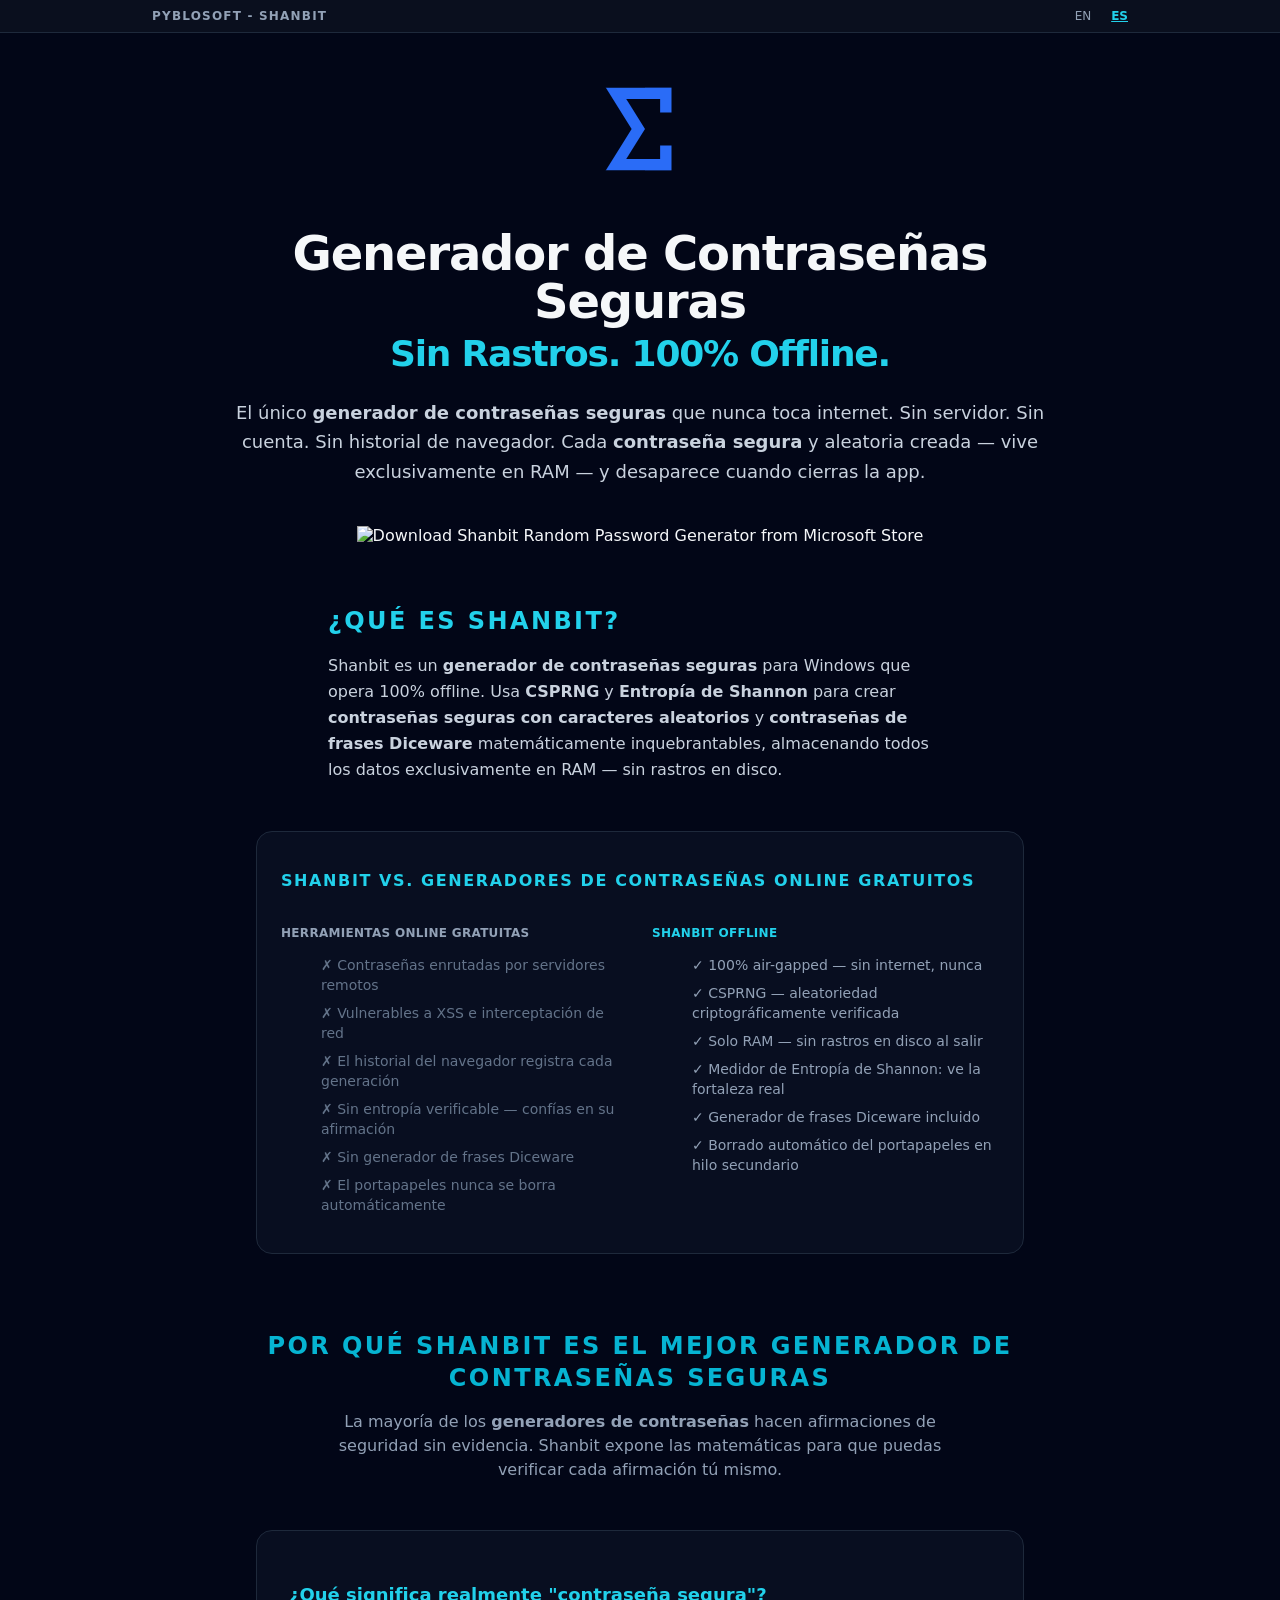
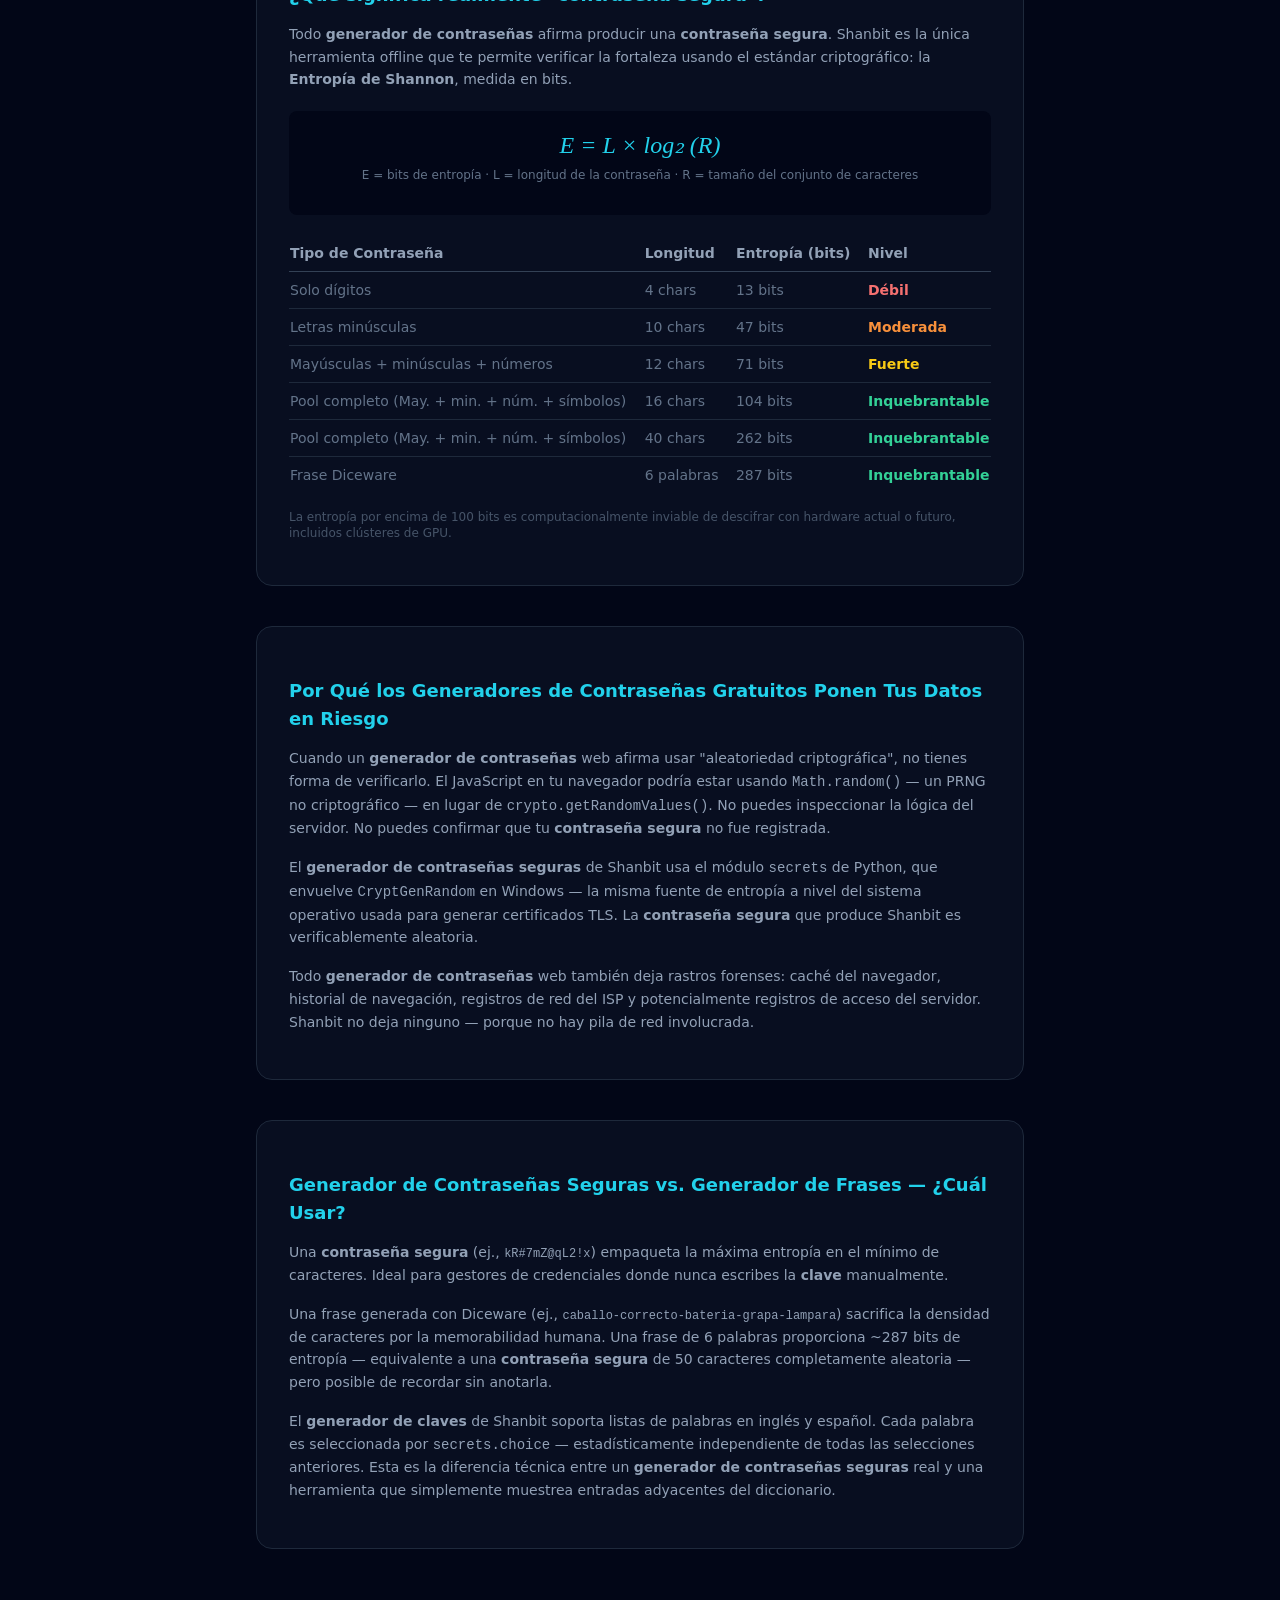
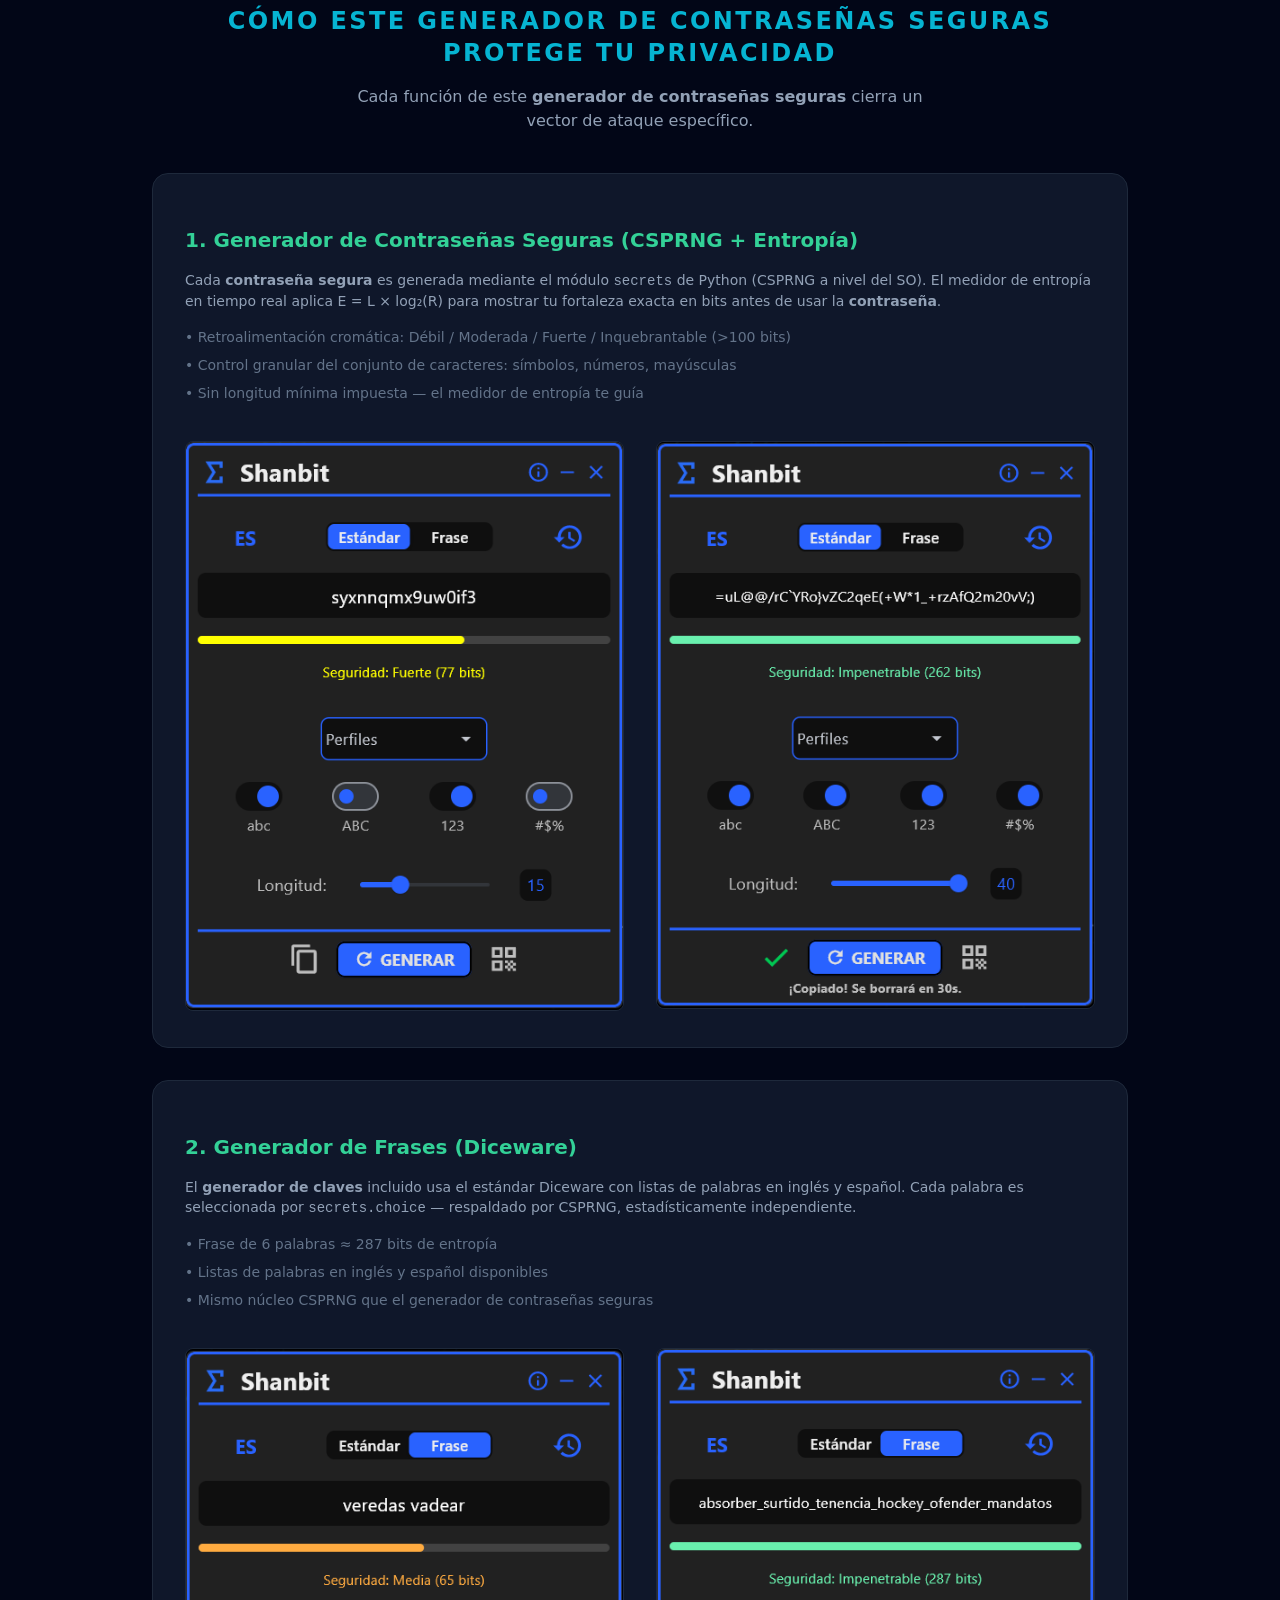
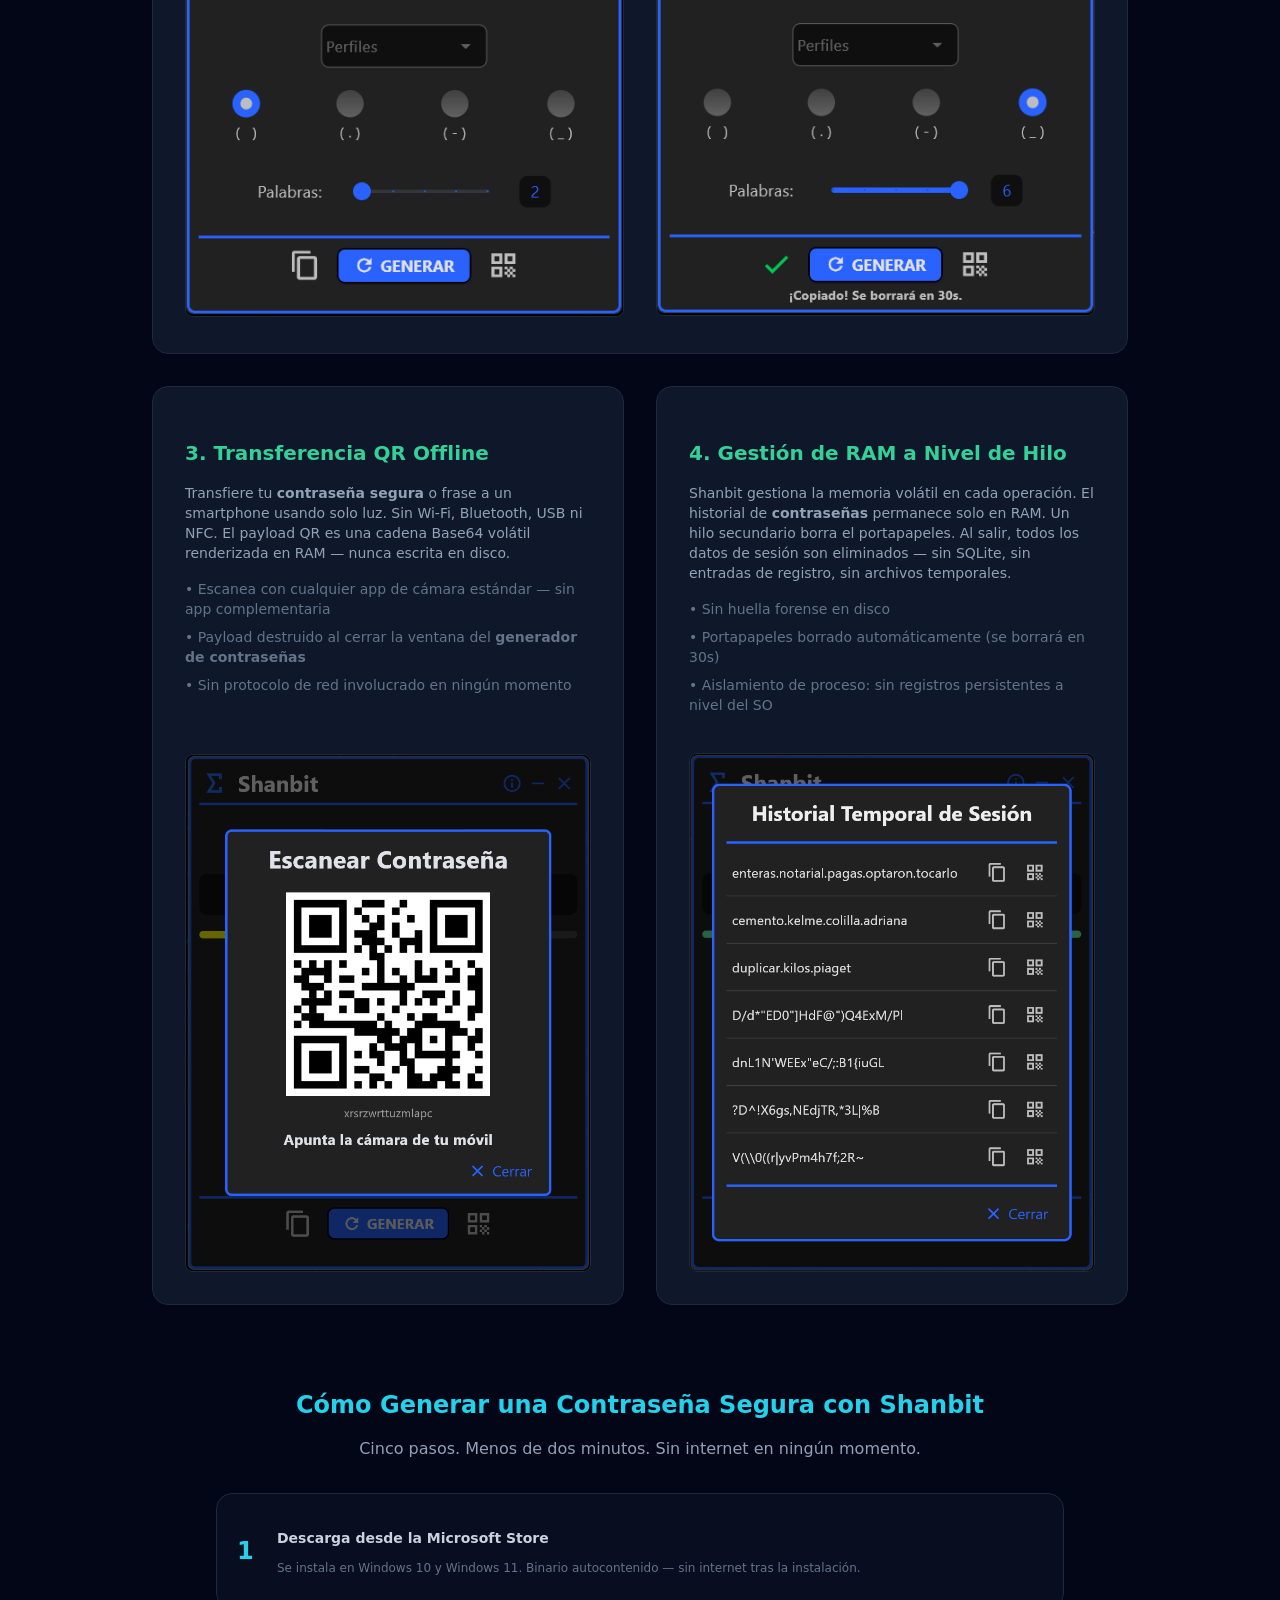
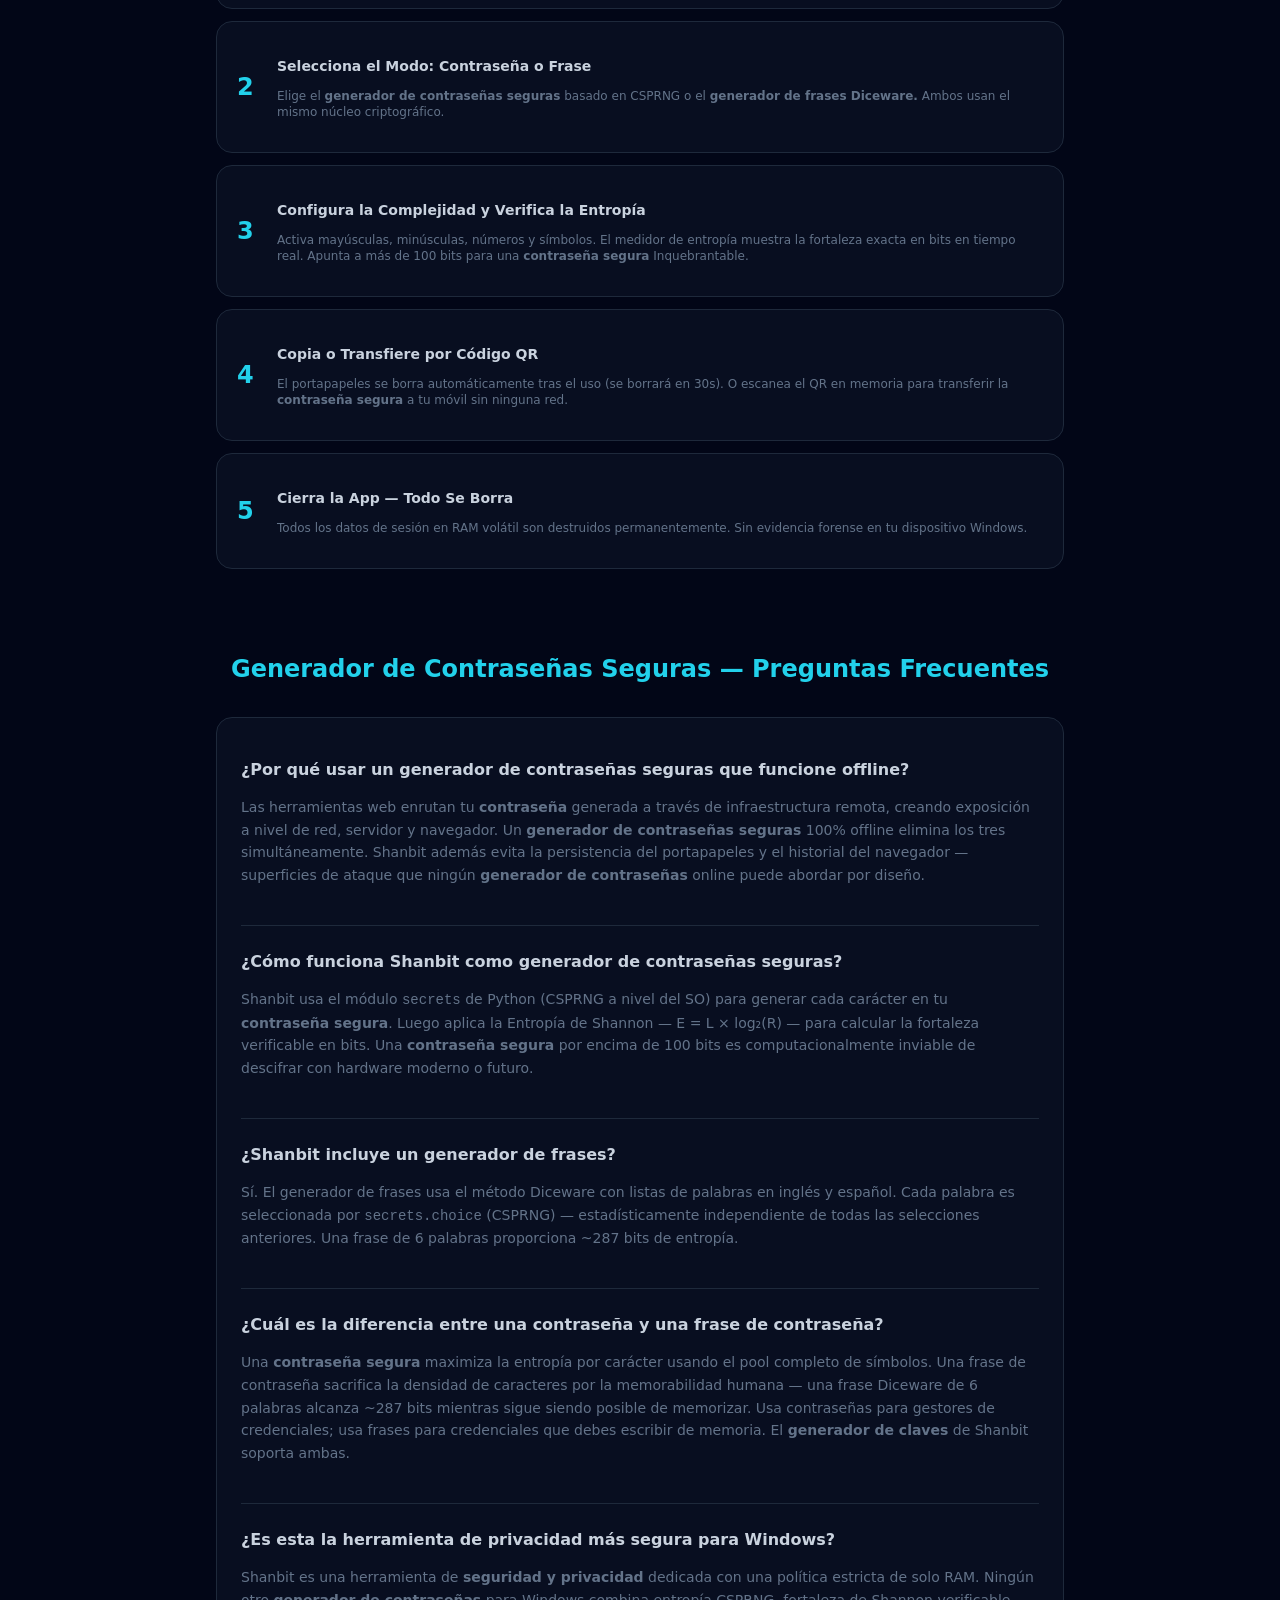
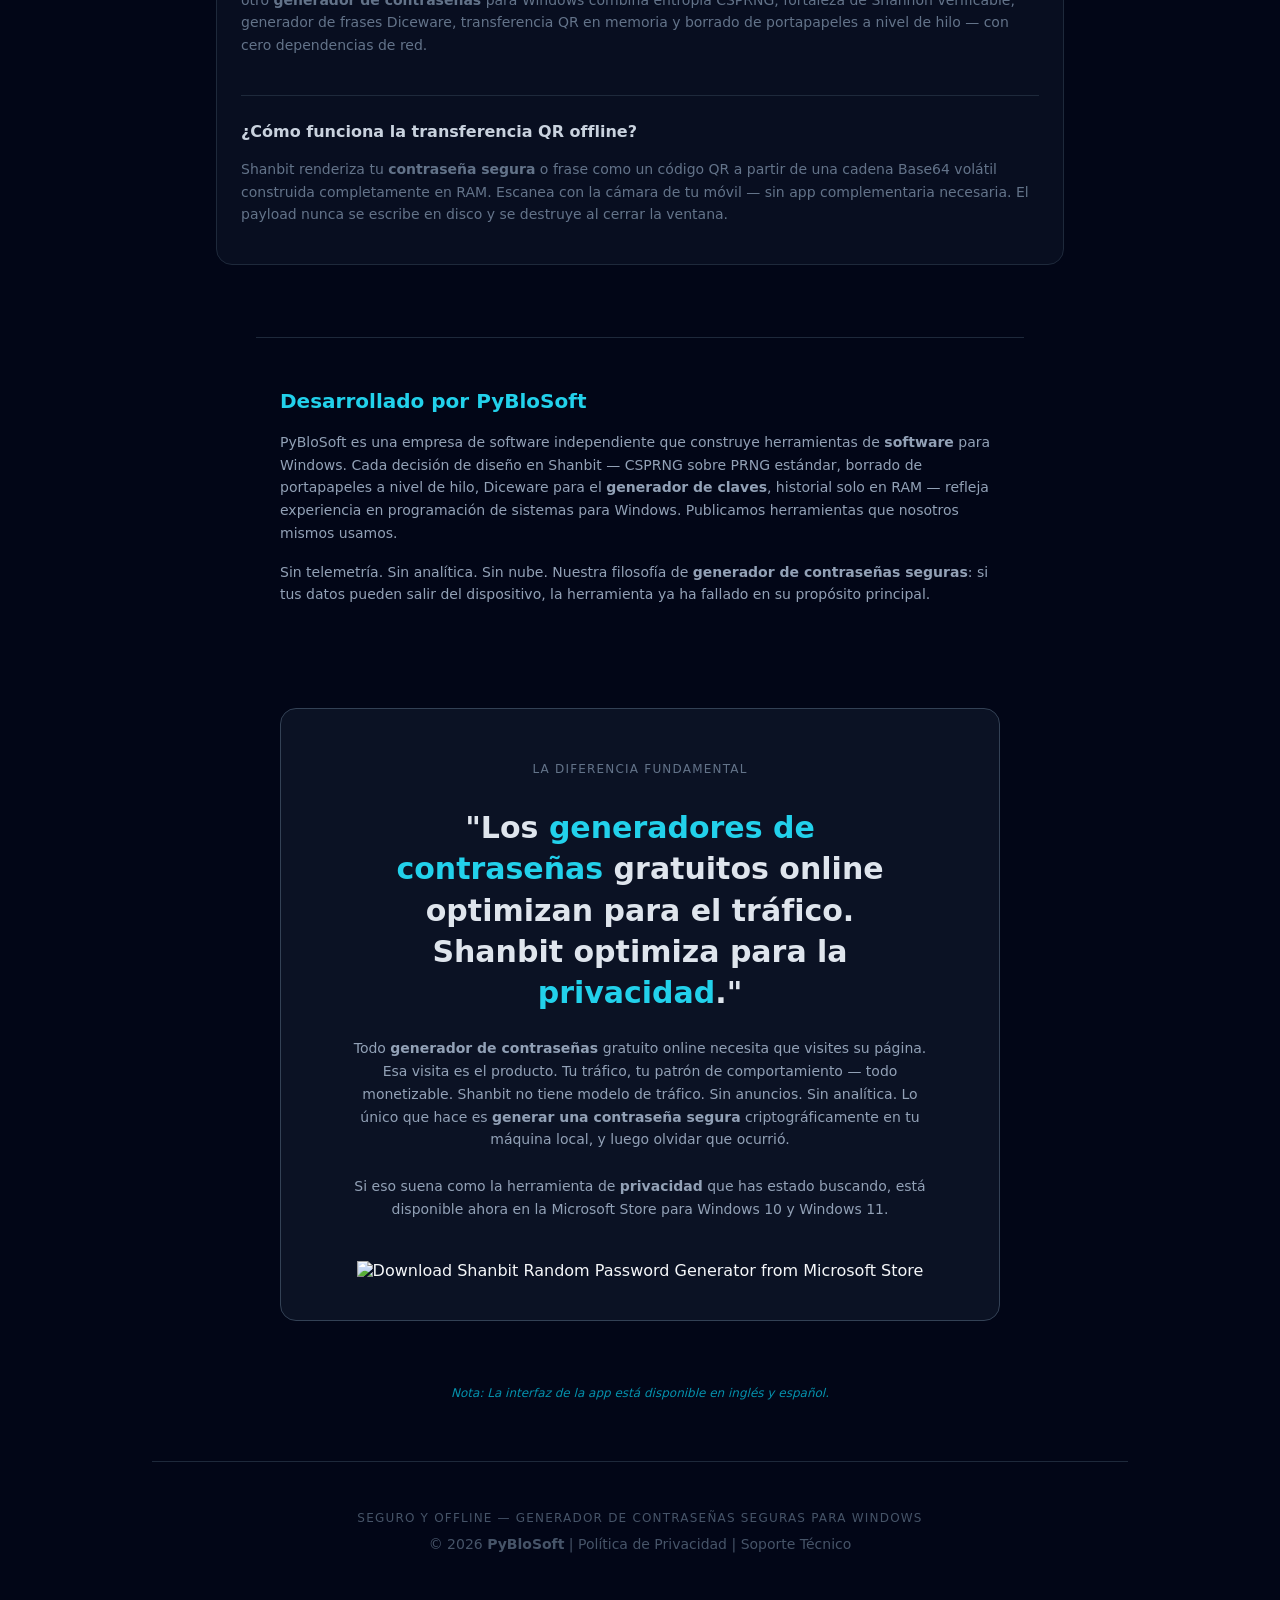
==== es/index.html @ 56f07fcd "feat: initial release of the web" ====
<!DOCTYPE html>
<html lang="es" class="dark" style="background-color: #020617;">
<head>
    <script>
        window.addEventListener('load', function() {
            setTimeout(function() {
                (function(w,d,s,l,i){w[l]=w[l]||[];w[l].push({'gtm.start':
                new Date().getTime(),event:'gtm.js'});var f=d.getElementsByTagName(s)[0],
                j=d.createElement(s),dl=l!='dataLayer'?'&l='+l:'';j.async=true;j.src=
                'https://www.googletagmanager.com/gtm.js?id='+i+dl;f.parentNode.insertBefore(j,f);
                })(window,document,'script','dataLayer','GTM-PFBRGDL6');
            }, 1000); 
        });
    </script>
    <meta charset="UTF-8">
    <meta name="viewport" content="width=device-width, initial-scale=1.0">
    <link rel="alternate" hreflang="en" href="https://pyblosoft.com/" />
    <link rel="alternate" hreflang="es" href="https://pyblosoft.com/es/" />
    <link rel="alternate" hreflang="x-default" href="https://pyblosoft.com/" />
    <meta name="robots" content="index, follow">
    <link rel="canonical" href="https://pyblosoft.com/es/" />

    <title>Generador de contraseñas seguras | Privacidad Offline - Shanbit</title>

    <meta name="description" content="Shanbit es el mejor generador de contraseñas seguras para Windows. 100% offline, CSPRNG, generador de claves y frases Diceware. Sin rastros, privacidad total.">

    <meta name="keywords" content="generador de contraseñas seguras, generar una contraseña, generador de claves, crear contraseñas, generar contraseñas, generar contraseña seguras, contraseña seguras, privacidad, seguridad y privacidad">

    <!-- Open Graph -->
    <meta property="og:type" content="website">
    <meta property="og:title" content="Shanbit – Generador de contraseñas seguras | 100% Offline">
    <meta property="og:description" content="El generador de contraseñas seguras más privado para Windows. Entropía CSPRNG, generador de frases Diceware y política RAM-only. Sin huella forense.">
    <meta property="og:url" content="https://pyblosoft.com/es/">
    <meta property="og:image" content="https://pyblosoft.com/assets/og_image.png">

    <link rel="shortcut icon" href="/favicon.ico" type="image/x-icon">

    <link rel="icon" type="image/png" href="/assets/Random-Password-Generator.png" sizes="512x512">

    <script type="application/ld+json">
    {
        "@context": "https://schema.org",
        "@type": "SoftwareApplication",
        "name": "Shanbit Generador de Contraseñas Seguras",
        "alternateName": ["Shanbit", "Shanbit Generador de Claves", "Shanbit Privacidad"],
        "url": "https://pyblosoft.com/es/",
        "operatingSystem": "Windows 10, Windows 11",
        "applicationCategory": "SecurityApplication",
        "applicationSubCategory": "Password Manager",
        "description": "Shanbit es un generador de contraseñas seguras para Windows que opera 100% offline. Usa entropía CSPRNG y un generador de frases Diceware para crear claves inquebrantables sin dejar ningún rastro forense.",
        "featureList": [
            "Generador de contraseñas seguras con análisis de Entropía de Shannon",
            "Generador de frases basado en el método Diceware",
            "CSPRNG (Generador de números pseudoaleatorios criptográficamente seguro)",
            "100% Offline – sin conexión a internet requerida",
            "Política RAM-only – sin rastros en disco",
            "Transferencia segura por código QR a dispositivos móviles",
            "Protección automática del portapapeles"
        ],
        "screenshot": [
            "https://pyblosoft.com/assets/standard-password-262bits-unbreakable.png",
            "https://pyblosoft.com/assets/standard-password-72bits-strong.png",
            "https://pyblosoft.com/assets/diceware-passphrase-328bits-unbreakable.png",
            "https://pyblosoft.com/assets/diceware-passphrase-42bits-moderate.png",
            "https://pyblosoft.com/assets/secure-qr-transfer-privacy-tool.png",
            "https://pyblosoft.com/assets/ram-only-history-random-password-security.png"
        ],
        "author": {
            "@type": "Organization",
            "name": "PyBloSoft",
            "url": "https://pyblosoft.com"
        }
    }
    </script>

    <script type="application/ld+json">
    {
        "@context": "https://schema.org",
        "@type": "Organization",
        "name": "PyBloSoft",
        "url": "https://pyblosoft.com",
        "logo": "https://pyblosoft.com/assets/shanbit-random-password-generator-logo.png",
        "contactPoint": {
            "@type": "ContactPoint",
            "email": "support@pyblosoft.com",
            "contactType": "Soporte Técnico"
        },
        "sameAs": [],
        "description": "PyBloSoft es una empresa de desarrollo de software independiente especializada en herramientas de privacidad offline y software de seguridad para Windows, siguiendo una filosofía estricta de privacidad por diseño."
    }
    </script>

    <script type="application/ld+json">
    {
        "@context": "https://schema.org",
        "@type": "HowTo",
        "name": "Cómo generar una contraseña segura con Shanbit",
        "description": "Guía paso a paso para crear una contraseña segura y criptográficamente robusta usando el generador de contraseñas seguras offline Shanbit para Windows.",
        "totalTime": "PT2M",
        "tool": {
            "@type": "HowToTool",
            "name": "Shanbit Generador de Contraseñas Seguras"
        },
        "step": [
            {
                "@type": "HowToStep",
                "position": 1,
                "name": "Descarga e instala Shanbit",
                "text": "Obtén Shanbit desde la Microsoft Store. El generador de contraseñas seguras se instala en Windows 10 o Windows 11 y no requiere conexión a internet tras la instalación.",
                "url": "https://www.microsoft.com/store/apps/9NR12VDV9NM5"
            },
            {
                "@type": "HowToStep",
                "position": 2,
                "name": "Elige tu modo de generación",
                "text": "Selecciona entre el modo generador de contraseñas seguras (CSPRNG + Entropía de Shannon) o el modo generador de frases (método Diceware con listas de palabras en inglés o español)."
            },
            {
                "@type": "HowToStep",
                "position": 3,
                "name": "Configura la complejidad",
                "text": "Ajusta los conjuntos de caracteres: mayúsculas, minúsculas, números y símbolos especiales. El medidor de entropía muestra la fortaleza en bits en tiempo real para confirmar que tu contraseña segura está en el rango Inquebrantable (más de 100 bits)."
            },
            {
                "@type": "HowToStep",
                "position": 4,
                "name": "Genera y transfiere de forma segura",
                "text": "Haz clic en Generar. Copia tu contraseña segura al portapapeles (se borrará en 30s) o escanea el código QR para transferir la clave a tu móvil sin ninguna conexión de red."
            },
            {
                "@type": "HowToStep",
                "position": 5,
                "name": "Cierra la app para borrar todos los rastros",
                "text": "Al cerrar Shanbit, todo el historial de contraseñas almacenado en RAM volátil se borra instantáneamente. No quedan registros, entradas en bases de datos ni huella forense en tu disco duro."
            }
        ]
    }
    </script>

    <script type="application/ld+json">
    {
        "@context": "https://schema.org",
        "@type": "FAQPage",
        "mainEntity": [
            {
                "@type": "Question",
                "name": "¿Por qué usar un generador de contraseñas seguras que funcione offline?",
                "acceptedAnswer": {
                    "@type": "Answer",
                    "text": "Un generador de contraseñas seguras offline como Shanbit garantiza tu privacidad manteniendo los datos sensibles aislados de internet, evitando filtraciones a servidores de terceros. La mayoría de las herramientas web transmiten tus contraseñas a infraestructura remota, creando una superficie de ataque explotable. Shanbit nunca se conecta a internet, haciendo la interceptación técnicamente imposible."
                }
            },
            {
                "@type": "Question",
                "name": "¿Cómo funciona Shanbit como generador de contraseñas seguras?",
                "acceptedAnswer": {
                    "@type": "Answer",
                    "text": "Shanbit usa el módulo secrets de Python (CSPRNG a nivel del sistema operativo) y la Entropía de Shannon para garantizar que cada contraseña segura resista los ataques de fuerza bruta modernos. La fórmula E = L x log2(R) calcula la fortaleza exacta en bits de cada clave."
                }
            },
            {
                "@type": "Question",
                "name": "¿Shanbit incluye un generador de frases?",
                "acceptedAnswer": {
                    "@type": "Answer",
                    "text": "Sí. Shanbit incluye un generador de frases basado en el método Diceware, creando claves legibles por humanos que son criptográficamente seguras y fáciles de recordar. Soporta listas de palabras en inglés y español, usando secrets.choice (CSPRNG) para garantizar que cada selección de palabra sea estadísticamente independiente."
                }
            },
            {
                "@type": "Question",
                "name": "¿Es esta la herramienta de privacidad más segura para Windows?",
                "acceptedAnswer": {
                    "@type": "Answer",
                    "text": "Shanbit es una herramienta de privacidad dedicada con una política estricta de solo RAM. No deja huella forense en tu disco duro. El generador de contraseñas seguras almacena todo el historial exclusivamente en memoria volátil, que se borra permanentemente al cerrar el proceso. Ninguna otra herramienta de Windows combina generación offline, análisis de entropía, creación de frases y arquitectura segura en memoria en una sola aplicación."
                }
            },
            {
                "@type": "Question",
                "name": "¿Cuál es la diferencia entre una contraseña y una frase de contraseña?",
                "acceptedAnswer": {
                    "@type": "Answer",
                    "text": "Una contraseña segura maximiza la entropía por carácter usando el conjunto completo de símbolos. Una frase de contraseña sacrifica la densidad de caracteres por memorabilidad humana — una frase Diceware de 6 palabras alcanza ~328 bits mientras sigue siendo posible de memorizar. Usa contraseñas para gestores de credenciales; usa frases para credenciales que debes escribir de memoria. El generador de claves de Shanbit soporta ambas."
                }
            },
            {
                "@type": "Question",
                "name": "¿Cómo funciona la transferencia QR offline?",
                "acceptedAnswer": {
                    "@type": "Answer",
                    "text": "Shanbit genera un código QR que contiene tu contraseña segura como una cadena Base64 volátil renderizada completamente en RAM. Escaneas este código con la cámara de tu smartphone para transferir la clave sin usar Wi-Fi, Bluetooth, USB o cualquier protocolo de red. El payload QR existe solo durante la sesión activa y nunca se escribe en disco."
                }
            },
            {
                "@type": "Question",
                "name": "¿Shanbit es gratuito?",
                "acceptedAnswer": {
                    "@type": "Answer",
                    "text": "Shanbit está disponible en la Microsoft Store para Windows 10 y Windows 11. Es una herramienta de privacidad premium desarrollada por PyBloSoft, una empresa de software independiente centrada en soluciones de seguridad privadas por diseño."
                }
            }
        ]
    }
    </script>

    <script type="application/ld+json">
    {
        "@context": "https://schema.org",
        "@type": "BreadcrumbList",
        "itemListElement": [
            {
                "@type": "ListItem",
                "position": 1,
                "name": "Inicio",
                "item": "https://pyblosoft.com/es/"
            },
            {
                "@type": "ListItem",
                "position": 2,
                "name": "Generador de Contraseñas Seguras",
                "item": "https://pyblosoft.com/es/"
            }
        ]
    }
    </script>

    <link rel="stylesheet" href="../assets/style.css">
</head>
<body class="bg-slate-950 font-sans antialiased text-slate-200">
    <noscript><iframe src="https://www.googletagmanager.com/ns.html?id=GTM-PFBRGDL6" height="0" width="0" style="display:none;visibility:hidden"></iframe></noscript>

    <nav class="bg-[#0a0f1e] border-b border-slate-800 sticky top-0 z-50">
        <div class="max-w-5xl mx-auto px-6 py-2 flex justify-between items-center">
            <div class="flex items-center gap-3">
                <span class="text-xs font-bold tracking-widest uppercase text-slate-400 slate-400-fijo">PyBloSoft - Shanbit</span>
            </div>
            <div class="text-xs space-x-4">
                <a href="../index.html" class="slate-400-fijo hover-cian">EN</a>
                <a href="index.html" class="cian-400-fijo underline font-bold">ES</a>
            </div>
        </div>
    </nav>

    <!-- ============================================================
        ZONA 1 — CONVERSIÓN (30%)
        Objetivo: usuarios ya convencidos. Cerrar rápido.
    ============================================================ -->

    <header class="max-w-4xl mx-auto px-6 pt-8 pb-6 text-center">

        <img src="../assets/shanbit-random-password-generator-logo.png" alt="Shanbit – Generador de contraseñas seguras y herramienta de privacidad para Windows" class="w-24 h-24 md:w-28 md:h-28 mx-auto mb-6">

        <h1 class="text-4xl md:text-5xl font-extrabold mb-4 tracking-tight">
            <div>Generador de Contraseñas Seguras</div>
            <div><span class="text-2xl cian-400-fijo md:text-4xl mt-2">Sin Rastros. 100% Offline.</span></div>
        </h1>

        <p class="text-lg slate-300-fijo mt-6 mb-8 leading-relaxed max-w-lg mx-auto">
            El único <strong>generador de contraseñas seguras</strong> que nunca toca internet.
            Sin servidor. Sin cuenta. Sin historial de navegador. Cada <strong>contraseña segura</strong> y aleatoria creada — vive exclusivamente en RAM — y desaparece cuando cierras la app.
        </p>

        <!-- CTA Principal -->
        <div class="flex justify-center py-2 mb-6">
            <a href="https://www.microsoft.com/store/apps/9NR12VDV9NM5" target="_blank" rel="noopener" class="transition-transform hover:scale-105">
                <img src="https://get.microsoft.com/images/en-us%20dark.svg" alt="Download Shanbit Random Password Generator from Microsoft Store" class="h-14">
            </a>
        </div>

        <!-- Bloque AEO de respuesta rápida -->
        <div class="px-6 py-2 max-w-2xl mx-auto mb-6 text-left">
            <h2 class="text-2xl cian-400-fijo font-bold uppercase tracking-widest mb-2">¿Qué es Shanbit?</h2>
            <p class="slate-300-fijo text-base leading-relaxed">
                Shanbit es un <strong>generador de contraseñas seguras</strong> para Windows que opera 100% offline. Usa <strong>CSPRNG</strong> y <strong>Entropía de Shannon</strong> para crear <strong>contraseñas seguras con caracteres aleatorios</strong> y <strong>contraseñas de frases Diceware</strong> matemáticamente inquebrantables, almacenando todos los datos exclusivamente en RAM — sin rastros en disco.
            </p>
        </div>

        <!-- Tabla comparativa — activo de conversión -->
        <div class="bg-slate-900/50 border border-slate-800 rounded-2xl p-6 max-w-3xl mx-auto text-left mb-4">
            <h2 class="text-base font-bold uppercase tracking-widest cian-400-fijo mb-5" style="text-align:left!important">Shanbit vs. Generadores de Contraseñas Online Gratuitos</h2>
            <div class="grid grid-cols-2 gap-6 text-sm">
                <div>
                    <h3 class="font-bold slate-400-fijo mb-3 uppercase tracking-wide text-xs">Herramientas Online Gratuitas</h3>
                    <ul class="slate-500-fijo space-y-2">
                        <li>✗ Contraseñas enrutadas por servidores remotos</li>
                        <li>✗ Vulnerables a XSS e interceptación de red</li>
                        <li>✗ El historial del navegador registra cada generación</li>
                        <li>✗ Sin entropía verificable — confías en su afirmación</li>
                        <li>✗ Sin generador de frases Diceware</li>
                        <li>✗ El portapapeles nunca se borra automáticamente</li>
                    </ul>
                </div>
                <div>
                    <h3 class="font-bold cian-400-fijo mb-3 uppercase tracking-wide text-xs">Shanbit Offline</h3>
                    <ul class="slate-400-fijo space-y-2">
                        <li>✓ 100% air-gapped — sin internet, nunca</li>
                        <li>✓ CSPRNG — aleatoriedad criptográficamente verificada</li>
                        <li>✓ Solo RAM — sin rastros en disco al salir</li>
                        <li>✓ Medidor de Entropía de Shannon: ve la fortaleza real</li>
                        <li>✓ Generador de frases Diceware incluido</li>
                        <li>✓ Borrado automático del portapapeles en hilo secundario</li>
                    </ul>
                </div>
            </div>
        </div>

    </header>

    <main class="max-w-5xl mx-auto px-6 pb-24">

        <!-- ============================================================
            ZONA 2 — AUTORIDAD (50%)
            Objetivo: escépticos. Convencer con precisión técnica.
        ============================================================ -->

        <div class="text-center mb-12 pt-4">
            <h2 class="text-2xl font-bold uppercase tracking-widest cian-500-fijo mb-4">Por Qué Shanbit Es el Mejor Generador de Contraseñas Seguras</h2>
            <p class="slate-400-fijo max-w-2xl mx-auto text-base">La mayoría de los <strong>generadores de contraseñas</strong> hacen afirmaciones de seguridad sin evidencia. Shanbit expone las matemáticas para que puedas verificar cada afirmación tú mismo.</p>
        </div>

        <!-- Autoridad: tabla de entropía -->
        <div class="bg-slate-900/50 border border-slate-800 rounded-2xl p-8 max-w-3xl mx-auto mb-10">
            <h3 class="text-lg font-bold cian-400-fijo mb-2">¿Qué significa realmente "contraseña segura"?</h3>
            <p class="slate-400-fijo text-sm leading-relaxed mb-5">
                Todo <strong>generador de contraseñas</strong> afirma producir una <strong>contraseña segura</strong>. Shanbit es la única herramienta offline que te permite verificar la fortaleza usando el estándar criptográfico: la <strong>Entropía de Shannon</strong>, medida en bits.
            </p>
            <div class="bg-slate-950 rounded-lg p-5 mb-5 text-center">
                <span class="italic cian-400-fijo" style="font-size: 1.5rem; font-family: serif;">E = L × log₂ (R)</span>
                <p class="text-xs slate-500-fijo mt-2">E = bits de entropía · L = longitud de la contraseña · R = tamaño del conjunto de caracteres</p>
            </div>
            <div class="overflow-x-auto">
                <table class="w-full text-sm text-left border-collapse">
                    <thead>
                        <tr class="border-b border-slate-700">
                            <th class="py-2 pr-4 slate-400-fijo font-semibold">Tipo de Contraseña</th>
                            <th class="py-2 pr-4 slate-400-fijo font-semibold">Longitud</th>
                            <th class="py-2 pr-4 slate-400-fijo font-semibold">Entropía (bits)</th>
                            <th class="py-2 slate-400-fijo font-semibold">Nivel</th>
                        </tr>
                    </thead>
                    <tbody class="slate-500-fijo">
                        <tr class="border-b border-slate-800">
                            <td class="py-2 pr-4">Solo dígitos</td>
                            <td class="py-2 pr-4">4 chars</td>
                            <td class="py-2 pr-4">13 bits</td>
                            <td class="py-2 text-red-400 font-bold">Débil</td>
                        </tr>
                        <tr class="border-b border-slate-800">
                            <td class="py-2 pr-4">Letras minúsculas</td>
                            <td class="py-2 pr-4">10 chars</td>
                            <td class="py-2 pr-4">47 bits</td>
                            <td class="py-2 text-orange-400 font-bold">Moderada</td>
                        </tr>
                        <tr class="border-b border-slate-800">
                            <td class="py-2 pr-4">Mayúsculas + minúsculas + números</td>
                            <td class="py-2 pr-4">12 chars</td>
                            <td class="py-2 pr-4">71 bits</td>
                            <td class="py-2 text-yellow-400 font-bold">Fuerte</td>
                        </tr>
                        <tr class="border-b border-slate-800">
                            <td class="py-2 pr-4">Pool completo (May. + min. + núm. + símbolos)</td>
                            <td class="py-2 pr-4">16 chars</td>
                            <td class="py-2 pr-4">104 bits</td>
                            <td class="py-2 emerald-400-fijo font-bold">Inquebrantable</td>
                        </tr>
                        <tr class="border-b border-slate-800">
                            <td class="py-2 pr-4">Pool completo (May. + min. + núm. + símbolos)</td>
                            <td class="py-2 pr-4">40 chars</td>
                            <td class="py-2 pr-4">262 bits</td>
                            <td class="py-2 emerald-400-fijo font-bold">Inquebrantable</td>
                        </tr>
                        <tr>
                            <td class="py-2 pr-4">Frase Diceware</td>
                            <td class="py-2 pr-4">6 palabras</td>
                            <td class="py-2 pr-4">287 bits</td>
                            <td class="py-2 emerald-400-fijo font-bold">Inquebrantable</td>
                        </tr>
                    </tbody>
                </table>
            </div>
            <p class="text-xs slate-600-fijo mt-4">La entropía por encima de 100 bits es computacionalmente inviable de descifrar con hardware actual o futuro, incluidos clústeres de GPU.</p>
        </div>

        <!-- Autoridad: Por qué los generadores online no son verificables -->
        <div class="bg-slate-900/50 border border-slate-800 rounded-2xl p-8 max-w-3xl mx-auto mb-10">
            <h3 class="text-lg font-bold cian-400-fijo mb-3">Por Qué los Generadores de Contraseñas Gratuitos Ponen Tus Datos en Riesgo</h3>
            <p class="slate-400-fijo text-sm leading-relaxed mb-4">
                Cuando un <strong>generador de contraseñas</strong> web afirma usar "aleatoriedad criptográfica", no tienes forma de verificarlo. El JavaScript en tu navegador podría estar usando <code>Math.random()</code> — un PRNG no criptográfico — en lugar de <code>crypto.getRandomValues()</code>. No puedes inspeccionar la lógica del servidor. No puedes confirmar que tu <strong>contraseña segura</strong> no fue registrada.
            </p>
            <p class="slate-400-fijo text-sm leading-relaxed mb-4">
                El <strong>generador de contraseñas seguras</strong> de Shanbit usa el módulo <code>secrets</code> de Python, que envuelve <code>CryptGenRandom</code> en Windows — la misma fuente de entropía a nivel del sistema operativo usada para generar certificados TLS. La <strong>contraseña segura</strong> que produce Shanbit es verificablemente aleatoria.
            </p>
            <p class="slate-400-fijo text-sm leading-relaxed">
                Todo <strong>generador de contraseñas</strong> web también deja rastros forenses: caché del navegador, historial de navegación, registros de red del ISP y potencialmente registros de acceso del servidor. Shanbit no deja ninguno — porque no hay pila de red involucrada.
            </p>
        </div>

        <!-- Autoridad: Contraseña vs Frase -->
        <div class="bg-slate-900/50 border border-slate-800 rounded-2xl p-8 max-w-3xl mx-auto mb-14">
            <h3 class="text-lg font-bold cian-400-fijo mb-3">Generador de Contraseñas Seguras vs. Generador de Frases — ¿Cuál Usar?</h3>
            <p class="slate-400-fijo text-sm leading-relaxed mb-4">
                Una <strong>contraseña segura</strong> (ej., <code class="text-xs">kR#7mZ@qL2!x</code>) empaqueta la máxima entropía en el mínimo de caracteres. Ideal para gestores de credenciales donde nunca escribes la <strong>clave</strong> manualmente.
            </p>
            <p class="slate-400-fijo text-sm leading-relaxed mb-4">
                Una frase generada con Diceware (ej., <code class="text-xs">caballo-correcto-bateria-grapa-lampara</code>) sacrifica la densidad de caracteres por la memorabilidad humana. Una frase de 6 palabras proporciona ~287 bits de entropía — equivalente a una <strong>contraseña segura</strong> de 50 caracteres completamente aleatoria — pero posible de recordar sin anotarla.
            </p>
            <p class="slate-400-fijo text-sm leading-relaxed">
                El <strong>generador de claves</strong> de Shanbit soporta listas de palabras en inglés y español. Cada palabra es seleccionada por <code>secrets.choice</code> — estadísticamente independiente de todas las selecciones anteriores. Esta es la diferencia técnica entre un <strong>generador de contraseñas seguras</strong> real y una herramienta que simplemente muestrea entradas adyacentes del diccionario.
            </p>
        </div>

        <!-- Features -->
        <div class="text-center mb-10">
            <h2 class="text-2xl font-bold uppercase tracking-widest cian-500-fijo mb-3">Cómo Este Generador de Contraseñas Seguras Protege Tu Privacidad</h2>
            <p class="slate-400-fijo text-base max-w-xl mx-auto">Cada función de este <strong>generador de contraseñas seguras</strong> cierra un vector de ataque específico.</p>
        </div>

        <div class="feature-card p-8 mb-8 rounded-2xl flex flex-col h-full">
            <div class="mb-6 flex-grow">
                <h3 class="text-xl font-bold mb-4 emerald-400-fijo">1. Generador de Contraseñas Seguras (CSPRNG + Entropía)</h3>
                <p class="slate-400-fijo text-sm mb-4">
                    Cada <strong>contraseña segura</strong> es generada mediante el módulo <code>secrets</code> de Python (CSPRNG a nivel del SO). El medidor de entropía en tiempo real aplica E = L × log₂(R) para mostrar tu fortaleza exacta en bits antes de usar la <strong>contraseña</strong>.
                </p>
                <ul class="text-sm slate-500-fijo space-y-2">
                    <li>• Retroalimentación cromática: Débil / Moderada / Fuerte / Inquebrantable (&gt;100 bits)</li>
                    <li>• Control granular del conjunto de caracteres: símbolos, números, mayúsculas</li>
                    <li>• Sin longitud mínima impuesta — el medidor de entropía te guía</li>
                </ul>
            </div>
            <div class="grid md:grid-cols-2 gap-8 mb-1">
                <img src="../assets/generador-contrasena-77bits-fuerte.png" alt="Shanbit generador de contraseñas seguras — 15 caracteres, 77 bits, Seguridad: Fuerte" class="rounded-lg border border-slate-800 w-full object-cover">
                <img src="../assets/generador-contrasena-262bits-impenetrable.png" alt="Shanbit generador de contraseñas seguras — 40 caracteres, 262 bits, Seguridad: Inquebrantable" class="rounded-lg border border-slate-800 w-full object-cover">
            </div>
        </div>

        <div class="feature-card p-8 mb-8 rounded-2xl flex flex-col h-full">
            <div class="mb-6 flex-grow">
                <h3 class="text-xl font-bold mb-4 emerald-400-fijo">2. Generador de Frases (Diceware)</h3>
                <p class="slate-400-fijo text-sm mb-4">
                    El <strong>generador de claves</strong> incluido usa el estándar Diceware con listas de palabras en inglés y español. Cada palabra es seleccionada por <code>secrets.choice</code> — respaldado por CSPRNG, estadísticamente independiente.
                </p>
                <ul class="text-sm slate-500-fijo space-y-2">
                    <li>• Frase de 6 palabras ≈ 287 bits de entropía</li>
                    <li>• Listas de palabras en inglés y español disponibles</li>
                    <li>• Mismo núcleo CSPRNG que el generador de contraseñas seguras</li>
                </ul>
            </div>
            <div class="grid md:grid-cols-2 gap-8 mb-1">
                <img src="../assets/generador-frase-65bits-medio.png" alt="Shanbit generador de frases — 2 palabras, 65 bits, Seguridad: Moderada" class="rounded-lg border border-slate-800 w-full object-cover">
                <img src="../assets/generador-frase-287bits-impenetrable.png" alt="Shanbit generador de frases — 6 palabras, 287 bits, Seguridad: Inquebrantable" class="rounded-lg border border-slate-800 w-full object-cover">
            </div>
        </div>

        <div class="grid md:grid-cols-2 gap-8 items-stretch mb-14">
            <div class="feature-card p-8 rounded-2xl flex flex-col h-full">
                <div class="mb-6 flex-grow">
                    <h3 class="text-xl font-bold mb-4 emerald-400-fijo">3. Transferencia QR Offline</h3>
                    <p class="slate-400-fijo text-sm mb-4">
                        Transfiere tu <strong>contraseña segura</strong> o frase a un smartphone usando solo luz. Sin Wi-Fi, Bluetooth, USB ni NFC. El payload QR es una cadena Base64 volátil renderizada en RAM — nunca escrita en disco.
                    </p>
                    <ul class="text-sm slate-500-fijo space-y-2">
                        <li>• Escanea con cualquier app de cámara estándar — sin app complementaria</li>
                        <li>• Payload destruido al cerrar la ventana del <strong>generador de contraseñas</strong></li>
                        <li>• Sin protocolo de red involucrado en ningún momento</li>
                    </ul>
                </div>
                <img src="../assets/transferencia-qr-seguridad-y-privacidad-offline.png" alt="Transferencia QR offline en Shanbit para transferir contraseñas seguras al móvil sin internet" class="mt-auto rounded-lg border border-slate-800 w-full object-cover">
            </div>
            <div class="feature-card p-8 rounded-2xl flex flex-col h-full">
                <div class="mb-6 flex-grow">
                    <h3 class="text-xl font-bold mb-4 emerald-400-fijo">4. Gestión de RAM a Nivel de Hilo</h3>
                    <p class="slate-400-fijo text-sm mb-4">
                        Shanbit gestiona la memoria volátil en cada operación. El historial de <strong>contraseñas</strong> permanece solo en RAM. Un hilo secundario borra el portapapeles. Al salir, todos los datos de sesión son eliminados — sin SQLite, sin entradas de registro, sin archivos temporales.
                    </p>
                    <ul class="text-sm slate-500-fijo space-y-2">
                        <li>• Sin huella forense en disco</li>
                        <li>• Portapapeles borrado automáticamente (se borrará en 30s)</li>
                        <li>• Aislamiento de proceso: sin registros persistentes a nivel del SO</li>
                    </ul>
                </div>
                <img src="../assets/privacidad-memoria-ram-crear-contrasenas.png" alt="Gestión de historial en RAM volátil en Shanbit generador de contraseñas seguras para máxima privacidad" class="mt-auto rounded-lg border border-slate-800 w-full object-cover">
            </div>
        </div>

        <!-- Cómo usar -->
        <section class="max-w-4xl mx-auto px-6 py-2 mb-6">
            <h2 class="text-2xl font-bold cian-400-fijo mb-2 text-center">Cómo Generar una Contraseña Segura con Shanbit</h2>
            <p class="slate-400-fijo text-base text-center mb-8">Cinco pasos. Menos de dos minutos. Sin internet en ningún momento.</p>
            <div class="space-y-3">
                <div class="bg-slate-900/50 border border-slate-800 rounded-2xl p-5 flex gap-4 items-center">
                    <span class="text-2xl font-extrabold cian-400-fijo leading-none w-6 shrink-0">1</span>
                    <div>
                        <h3 class="font-bold slate-300-fijo mb-1 text-sm">Descarga desde la Microsoft Store</h3>
                        <p class="slate-500-fijo text-xs">Se instala en Windows 10 y Windows 11. Binario autocontenido — sin internet tras la instalación.</p>
                    </div>
                </div>
                <div class="bg-slate-900/50 border border-slate-800 rounded-2xl p-5 flex gap-4 items-center">
                    <span class="text-2xl font-extrabold cian-400-fijo leading-none w-6 shrink-0">2</span>
                    <div>
                        <h3 class="font-bold slate-300-fijo mb-1 text-sm">Selecciona el Modo: Contraseña o Frase</h3>
                        <p class="slate-500-fijo text-xs">Elige el <strong>generador de contraseñas seguras</strong> basado en CSPRNG o el <strong>generador de frases Diceware.</strong> Ambos usan el mismo núcleo criptográfico.</p>
                    </div>
                </div>
                <div class="bg-slate-900/50 border border-slate-800 rounded-2xl p-5 flex gap-4 items-center">
                    <span class="text-2xl font-extrabold cian-400-fijo leading-none w-6 shrink-0">3</span>
                    <div>
                        <h3 class="font-bold slate-300-fijo mb-1 text-sm">Configura la Complejidad y Verifica la Entropía</h3>
                        <p class="slate-500-fijo text-xs">Activa mayúsculas, minúsculas, números y símbolos. El medidor de entropía muestra la fortaleza exacta en bits en tiempo real. Apunta a más de 100 bits para una <strong>contraseña segura</strong> Inquebrantable.</p>
                    </div>
                </div>
                <div class="bg-slate-900/50 border border-slate-800 rounded-2xl p-5 flex gap-4 items-center">
                    <span class="text-2xl font-extrabold cian-400-fijo leading-none w-6 shrink-0">4</span>
                    <div>
                        <h3 class="font-bold slate-300-fijo mb-1 text-sm">Copia o Transfiere por Código QR</h3>
                        <p class="slate-500-fijo text-xs">El portapapeles se borra automáticamente tras el uso (se borrará en 30s). O escanea el QR en memoria para transferir la <strong>contraseña segura</strong> a tu móvil sin ninguna red.</p>
                    </div>
                </div>
                <div class="bg-slate-900/50 border border-slate-800 rounded-2xl p-5 flex gap-4 items-center">
                    <span class="text-2xl font-extrabold cian-400-fijo leading-none w-6 shrink-0">5</span>
                    <div>
                        <h3 class="font-bold slate-300-fijo mb-1 text-sm">Cierra la App — Todo Se Borra</h3>
                        <p class="slate-500-fijo text-xs">Todos los datos de sesión en RAM volátil son destruidos permanentemente. Sin evidencia forense en tu dispositivo Windows.</p>
                    </div>
                </div>
            </div>
        </section>

        <!-- FAQ -->
        <section class="max-w-4xl mx-auto px-6 py-8 mb-10">
            <h2 class="text-2xl font-bold cian-400-fijo mb-8 text-center">Generador de Contraseñas Seguras — Preguntas Frecuentes</h2>
            <div class="bg-slate-900/50 p-6 rounded-2xl border border-slate-800">
                <div class="space-y-6">
                    <div class="border-b border-slate-800 pb-6">
                        <h3 class="text-base font-bold mb-2 slate-300-fijo">¿Por qué usar un generador de contraseñas seguras que funcione offline?</h3>
                        <p class="slate-500-fijo text-sm leading-relaxed">Las herramientas web enrutan tu <strong>contraseña</strong> generada a través de infraestructura remota, creando exposición a nivel de red, servidor y navegador. Un <strong>generador de contraseñas seguras</strong> 100% offline elimina los tres simultáneamente. Shanbit además evita la persistencia del portapapeles y el historial del navegador — superficies de ataque que ningún <strong>generador de contraseñas</strong> online puede abordar por diseño.</p>
                    </div>
                    <div class="border-b border-slate-800 pb-6">
                        <h3 class="text-base font-bold mb-2 slate-300-fijo">¿Cómo funciona Shanbit como generador de contraseñas seguras?</h3>
                        <p class="slate-500-fijo text-sm leading-relaxed">Shanbit usa el módulo <code>secrets</code> de Python (CSPRNG a nivel del SO) para generar cada carácter en tu <strong>contraseña segura</strong>. Luego aplica la Entropía de Shannon — E = L × log₂(R) — para calcular la fortaleza verificable en bits. Una <strong>contraseña segura</strong> por encima de 100 bits es computacionalmente inviable de descifrar con hardware moderno o futuro.</p>
                    </div>
                    <div class="border-b border-slate-800 pb-6">
                        <h3 class="text-base font-bold mb-2 slate-300-fijo">¿Shanbit incluye un generador de frases?</h3>
                        <p class="slate-500-fijo text-sm leading-relaxed">Sí. El generador de frases usa el método Diceware con listas de palabras en inglés y español. Cada palabra es seleccionada por <code>secrets.choice</code> (CSPRNG) — estadísticamente independiente de todas las selecciones anteriores. Una frase de 6 palabras proporciona ~287 bits de entropía.</p>
                    </div>
                    <div class="border-b border-slate-800 pb-6">
                        <h3 class="text-base font-bold mb-2 slate-300-fijo">¿Cuál es la diferencia entre una contraseña y una frase de contraseña?</h3>
                        <p class="slate-500-fijo text-sm leading-relaxed">Una <strong>contraseña segura</strong> maximiza la entropía por carácter usando el pool completo de símbolos. Una frase de contraseña sacrifica la densidad de caracteres por la memorabilidad humana — una frase Diceware de 6 palabras alcanza ~287 bits mientras sigue siendo posible de memorizar. Usa contraseñas para gestores de credenciales; usa frases para credenciales que debes escribir de memoria. El <strong>generador de claves</strong> de Shanbit soporta ambas.</p>
                    </div>
                    <div class="border-b border-slate-800 pb-6">
                        <h3 class="text-base font-bold mb-2 slate-300-fijo">¿Es esta la herramienta de privacidad más segura para Windows?</h3>
                        <p class="slate-500-fijo text-sm leading-relaxed">Shanbit es una herramienta de <strong>seguridad y privacidad</strong> dedicada con una política estricta de solo RAM. Ningún otro <strong>generador de contraseñas</strong> para Windows combina entropía CSPRNG, fortaleza de Shannon verificable, generador de frases Diceware, transferencia QR en memoria y borrado de portapapeles a nivel de hilo — con cero dependencias de red.</p>
                    </div>
                    <div>
                        <h3 class="text-base font-bold mb-2 slate-300-fijo">¿Cómo funciona la transferencia QR offline?</h3>
                        <p class="slate-500-fijo text-sm leading-relaxed">Shanbit renderiza tu <strong>contraseña segura</strong> o frase como un código QR a partir de una cadena Base64 volátil construida completamente en RAM. Escanea con la cámara de tu móvil — sin app complementaria necesaria. El payload nunca se escribe en disco y se destruye al cerrar la ventana.</p>
                    </div>
                </div>
            </div>
        </section>

        <!-- E-E-A-T -->
        <section class="max-w-3xl mx-auto px-6 py-8 border-t border-slate-800 mb-2">
            <h2 class="text-xl font-bold cian-400-fijo mobile-left mb-4">Desarrollado por PyBloSoft</h2>
            <p class="slate-400-fijo text-sm leading-relaxed mb-4">
                PyBloSoft es una empresa de software independiente que construye herramientas de <strong>software</strong> para Windows. Cada decisión de diseño en Shanbit — CSPRNG sobre PRNG estándar, borrado de portapapeles a nivel de hilo, Diceware para el <strong>generador de claves</strong>, historial solo en RAM — refleja experiencia en programación de sistemas para Windows. Publicamos herramientas que nosotros mismos usamos.
            </p>
            <p class="slate-400-fijo text-sm leading-relaxed">
                Sin telemetría. Sin analítica. Sin nube. Nuestra filosofía de <strong>generador de contraseñas seguras</strong>: si tus datos pueden salir del dispositivo, la herramienta ya ha fallado en su propósito principal.
            </p>
        </section>

        <!-- ============================================================
            ZONA 3 — CIERRE PERSUASIVO (20%)
            Objetivo: usuarios indecisos. Anclar la decisión.
        ============================================================ -->
        <section class="max-w-3xl mx-auto px-6 py-12 text-center">
            <div class="bg-slate-900/70 border border-slate-700 rounded-2xl p-10">
                <p class="text-xs uppercase tracking-widest slate-500-fijo mb-6">La diferencia fundamental</p>
                <blockquote class="text-2xl md:text-3xl font-bold slate-200 leading-snug mb-6">
                    "Los <strong class="cian-400-fijo">generadores de contraseñas</strong> gratuitos online optimizan para el tráfico.<br>
                    Shanbit optimiza para la <strong class="cian-400-fijo">privacidad</strong>."
                </blockquote>
                <p class="slate-400-fijo text-sm leading-relaxed max-w-xl mx-auto mb-6">
                    Todo <strong>generador de contraseñas </strong> gratuito online necesita que visites su página. Esa visita es el producto. Tu tráfico, tu patrón de comportamiento — todo monetizable. Shanbit no tiene modelo de tráfico. Sin anuncios. Sin analítica. Lo único que hace es <strong>generar una contraseña segura</strong> criptográficamente en tu máquina local, y luego olvidar que ocurrió.
                </p>
                <p class="slate-400-fijo text-sm leading-relaxed max-w-xl mx-auto mb-10">
                    Si eso suena como la herramienta de <strong>privacidad</strong> que has estado buscando, está disponible ahora en la Microsoft Store para Windows 10 y Windows 11.
                </p>
                <a href="https://www.microsoft.com/store/apps/9NR12VDV9NM5" target="_blank" rel="noopener" class="transition-transform hover:scale-105 inline-block">
                    <img src="https://get.microsoft.com/images/en-us%20dark.svg" alt="Download Shanbit Random Password Generator from Microsoft Store" class="h-14 mx-auto">
                </a>
            </div>
            <p class="cian-500-fijo text-center font-medium italic text-xs mt-16 opacity-80">
                Nota: La interfaz de la app está disponible en inglés y español.
            </p>
        </section>

        <footer class="py-12 border-t border-slate-800 text-center slate-600-fijo">
            <div class="text-xs tracking-widest uppercase mb-2">
                Seguro y Offline — Generador de Contraseñas Seguras para Windows
            </div>
            <div class="text-sm">
                © 2026 <strong>PyBloSoft</strong> | 
                <a href="../privacy.html" class="hover-cian transition-colors">Política de Privacidad</a> | 
                <a href="mailto:support@pyblosoft.com" class="hover-cian transition-colors">Soporte Técnico</a>
            </div>
        </footer>

    </main>
</body>
</html>
---- assets/style.css ----
/* ===============================================
    style.css — Tailwind utility classes used in
    Shanbit landing page (pyblosoft.com)
   =============================================== */

/* --- Reset / Base --- */
*, *::before, *::after {
  box-sizing: border-box;
}

/* --- Layout containers --- */
.max-w-5xl { max-width: 64rem; }
.max-w-4xl { max-width: 56rem; }
.max-w-3xl { max-width: 48rem; }
.max-w-2xl { max-width: 42rem; }
.max-w-xl  { max-width: 36rem; }

.mx-auto  { margin-left: auto; margin-right: auto; }
.px-6     { padding-left: 1.5rem; padding-right: 1.5rem; }

/* --- Padding --- */
.py-2  { padding-top: 0.5rem;  padding-bottom: 0.5rem; }
.py-4  { padding-top: 1rem;    padding-bottom: 1rem; }
.py-8  { padding-top: 2rem;    padding-bottom: 2rem; }
.py-12 { padding-top: 3rem;    padding-bottom: 3rem; }
.pt-2  { padding-top: 0.5rem; }
.pt-4  { padding-top: 1rem; }
.pt-6  { padding-top: 1.5rem; }
.pt-8  { padding-top: 2rem; }
.pt-10 { padding-top: 2.5rem; }
.pb-6  { padding-bottom: 1.5rem; }
.pb-10 { padding-bottom: 2.5rem; }
.pb-12 { padding-bottom: 3rem; }
.pb-24 { padding-bottom: 6rem; }
.p-5   { padding: 1.25rem; }
.p-6   { padding: 1.5rem; }
.p-8   { padding: 2rem; }
.p-10  { padding: 2.5rem; }
.pr-4  { padding-right: 1rem; }

/* --- Margin --- */
.mb-1  { margin-bottom: 0.25rem; }
.mb-2  { margin-bottom: 0.5rem; }
.mb-3  { margin-bottom: 0.75rem; }
.mb-4  { margin-bottom: 1rem; }
.mb-5  { margin-bottom: 1.25rem; }
.mb-6  { margin-bottom: 1.5rem; }
.mb-8  { margin-bottom: 2rem; }
.mb-10 { margin-bottom: 2.5rem; }
.mb-12 { margin-bottom: 3rem; }
.mb-14 { margin-bottom: 3.5rem; }
.mt-2  { margin-top: 0.5rem; }
.mt-4  { margin-top: 1rem; }
.mt-6  { margin-top: 1.5rem; }
.mt-10 { margin-top: 2.5rem; }
.mt-14 { margin-top: 3.5rem; }
.mt-16 { margin-top: 4rem; }
.mt-auto { margin-top: auto; }

/* --- Flexbox --- */
.flex            { display: flex; }
.flex-col        { flex-direction: column; }
.flex-grow       { flex-grow: 1; }
.inline-block    { display: inline-block; }
.items-center    { align-items: center; }
.items-start     { align-items: flex-start; }
.items-stretch   { align-items: stretch; }
.justify-between { justify-content: space-between; }
.justify-center  { justify-content: center; }
.gap-3           { gap: 0.75rem; }
.gap-4           { gap: 1rem; }
.gap-6           { gap: 1.5rem; }
.gap-8           { gap: 2rem; }
.shrink-0        { flex-shrink: 0; }
.space-x-4 > * + * { margin-left: 1rem; }
.space-y-2 > * + * { margin-top: 0.5rem; }
.space-y-3 > * + * { margin-top: 0.75rem; }
.space-y-4 > * + * { margin-top: 1rem; }
.space-y-6 > * + * { margin-top: 1.5rem; }

/* --- Grid --- */
.grid        { display: grid; }
.grid-cols-2 { grid-template-columns: repeat(2, minmax(0, 1fr)); }
@media (min-width: 768px) {
  .md\:grid-cols-2 { grid-template-columns: repeat(2, minmax(0, 1fr)); }
}

/* --- Sizing --- */
.w-6    { width: 1.5rem; }
.w-24   { width: 6rem; }
.w-full { width: 100%; }
.h-14   { height: 3.5rem; }
.h-24   { height: 6rem; }
.h-full { height: 100%; }
@media (min-width: 768px) {
  .md\:w-28 { width: 7rem; }
  .md\:h-28 { height: 7rem; }
}

/* --- Typography --- */
.font-sans      { font-family: ui-sans-serif, system-ui, -apple-system, BlinkMacSystemFont, "Segoe UI", Roboto, "Helvetica Neue", Arial, sans-serif; }
.antialiased    { -webkit-font-smoothing: antialiased; -moz-osx-font-smoothing: grayscale; }
.font-bold      { font-weight: 700; }
.font-extrabold { font-weight: 800; }
.font-medium    { font-weight: 500; }
.font-semibold  { font-weight: 600; }
.italic         { font-style: italic; }
.uppercase      { text-transform: uppercase; }
.underline      { text-decoration-line: underline; }

.text-xs   { font-size: 0.75rem;  line-height: 1rem; }
.text-sm   { font-size: 0.875rem; line-height: 1.25rem; }
.text-base { font-size: 1rem;     line-height: 1.5rem; }
.text-lg   { font-size: 1.125rem; line-height: 1.75rem; }
.text-xl   { font-size: 1.25rem;  line-height: 1.75rem; }
.text-2xl  { font-size: 1.5rem;   line-height: 2rem; }
.text-3xl  { font-size: 1.875rem; line-height: 2.25rem; }
.text-4xl  { font-size: 2.25rem;  line-height: 2.5rem; }
@media (min-width: 768px) {
  .md\:text-3xl { font-size: 1.875rem; line-height: 2.25rem; }
  .md\:text-4xl { font-size: 2.25rem;  line-height: 2.5rem; }
  .md\:text-5xl { font-size: 3rem;     line-height: 1; }
  .md\:text-6xl { font-size: 3.75rem;  line-height: 1; }
}

.tracking-tight   { letter-spacing: -0.025em; }
.tracking-wide    { letter-spacing: 0.025em; }
.tracking-widest  { letter-spacing: 0.1em; }
.leading-none     { line-height: 1; }
.leading-relaxed  { line-height: 1.625; }
.leading-snug     { line-height: 1.375; }
.text-center      { text-align: center; }
.text-left        { text-align: left; }

/* --- Text colors --- */
.text-slate-200   { color: #e2e8f0; }
.text-slate-300   { color: #cbd5e1; }
.text-slate-400   { color: #94a3b8; }
.text-slate-500   { color: #64748b; }
.text-slate-600   { color: #475569; }
.text-cyan-400    { color: #22d3ee; }
.text-cyan-500    { color: #06b6d4; }
.text-emerald-400 { color: #34d399; }
.text-red-400     { color: #f87171; }
.text-orange-400  { color: #fb923c; }
.text-yellow-400  { color: #facc15; }

/* --- Borders & Radius --- */
.rounded-lg  { border-radius: 0.5rem; }
.rounded-xl  { border-radius: 0.75rem; }
.rounded-2xl { border-radius: 1rem; }
.border      { border-width: 1px; border-style: solid; }
.border-t    { border-top-width: 1px; border-top-style: solid; }
.border-b    { border-bottom-width: 1px; border-bottom-style: solid; }
.border-collapse { border-collapse: collapse; }
.border-slate-700 { border-color: #334155; }
.border-slate-800 { border-color: #1e293b; }

/* --- Backgrounds --- */
.bg-slate-950      { background-color: #020617; }
.bg-slate-900\/50  { background-color: rgb(15 23 42 / 0.5); }
.bg-slate-900\/70  { background-color: rgb(15 23 42 / 0.7); }
.bg-slate-950\/50  { background-color: rgb(2 6 23 / 0.5); }

/* --- Table --- */
.overflow-x-auto { overflow-x: auto; }

/* --- Images --- */
.object-cover { object-fit: cover; }

/* --- Positioning --- */
.sticky { position: sticky; }
.top-0  { top: 0; }
.z-50   { z-index: 50; }

/* --- Transitions & Transforms --- */
.transition-transform { transition-property: transform; transition-timing-function: cubic-bezier(0.4,0,0.2,1); transition-duration: 150ms; }
.transition-colors    { transition-property: color, background-color, border-color; transition-timing-function: cubic-bezier(0.4,0,0.2,1); transition-duration: 150ms; }
.hover\:scale-105:hover { transform: scale(1.05); }

/* --- Opacity --- */
.opacity-80 { opacity: 0.8; }

/* --- Links --- */
a { text-decoration: none; }

/* ============================================
    Custom component classes
   ============================================ */

* {
  forced-color-adjust: none !important;
  -webkit-forced-color-adjust: none !important;
}

:root {
  color-scheme: dark !important;
}

body {
  background-color: #020617 !important;
  background-image: linear-gradient(#020617, #020617) !important;
  margin: 0;
  color: transparent !important;
  -webkit-text-fill-color: transparent !important;
  text-shadow: 0 0 0 rgba(248, 250, 252, 0.99) !important;
  transform: translateZ(0);
}

nav {
  background-color: #0a0f1e !important;
  background-image: linear-gradient(#0a0f1e, #0a0f1e) !important;
  border-bottom: 1px solid #1e293b;
  position: sticky;
  top: 0;
  z-index: 50;
  transform: translateZ(0);
}

.feature-card {
  background-color: #0f172a !important;
  background-image: linear-gradient(#0f172a, #0f172a) !important;
  border: 1px solid #1e293b;
  transition: all 0.3s ease;
  display: flex;
  flex-direction: column;
  height: 100%;
  transform: translateZ(0);
  overflow: hidden;
}

.feature-card:hover {
  border-color: #22d3ee;
  transform: translateY(-2px) translateZ(0);
}

.feature-card ul {
  text-align: left;
  padding-left: 0;
}

/* --- Color helpers --- */
.text-red-400 {
  color: transparent !important;
  -webkit-text-fill-color: transparent !important;
  text-shadow: 0 0 0 rgba(248, 113, 113, 0.99) !important;
}
.text-orange-400 {
  color: transparent !important;
  -webkit-text-fill-color: transparent !important;
  text-shadow: 0 0 0 rgba(251, 146, 60, 0.99) !important;
}
.text-yellow-400 {
  color: transparent !important;
  -webkit-text-fill-color: transparent !important;
  text-shadow: 0 0 0 rgba(250, 204, 21, 0.99) !important;
}

.cian-400-fijo {
  color: transparent !important;
  -webkit-text-fill-color: transparent !important;
  text-shadow: 0 0 0 rgba(34, 211, 238, 0.99) !important;
}
.cian-500-fijo {
  color: transparent !important;
  -webkit-text-fill-color: transparent !important;
  text-shadow: 0 0 0 rgba(6, 182, 212, 0.99) !important;
}
.emerald-400-fijo {
  color: transparent !important;
  -webkit-text-fill-color: transparent !important;
  text-shadow: 0 0 0 rgba(52, 211, 153, 0.99) !important;
}
.slate-200 {
  color: transparent !important;
  -webkit-text-fill-color: transparent !important;
  text-shadow: 0 0 0 rgba(226, 232, 240, 0.99) !important;
}
.slate-300-fijo {
  color: transparent !important;
  -webkit-text-fill-color: transparent !important;
  text-shadow: 0 0 0 rgba(203, 213, 225, 0.99) !important;
}
.slate-400-fijo {
  color: transparent !important;
  -webkit-text-fill-color: transparent !important;
  text-shadow: 0 0 0 rgba(148, 163, 184, 0.99) !important;
}
.slate-500-fijo {
  color: transparent !important;
  -webkit-text-fill-color: transparent !important;
  text-shadow: 0 0 0 rgba(100, 116, 139, 0.99) !important;
}
.slate-600-fijo {
  color: transparent !important;
  -webkit-text-fill-color: transparent !important;
  text-shadow: 0 0 0 rgba(71, 85, 105, 0.99) !important;
}

.hover-cian:hover {
  text-shadow: 0 0 0 rgba(34, 211, 238, 0.99) !important;
}

strong, b {
  color: transparent !important;
  -webkit-text-fill-color: transparent !important;
  text-shadow: 0 0 0 inherit !important;
}

/* --- Logo & CTA responsive --- */
@media (min-width: 768px) {
  header img {
    width: 8rem !important;
    height: 8rem !important;
    margin-bottom: 0 !important;
  }
  header a img {
    height: 3.5rem !important;
    width: auto !important;
  }
}

/* ============================================
    Responsive fixes (mobile)
   ============================================ */
@media (max-width: 767px) {

  /* --- Alineación izquierda solo en listas --- */
  ul, ol, li { text-align: left !important; }
  table, th, td { text-align: left !important; }

  /* --- Párrafos dentro de cards y secciones de contenido --- */
  .feature-card p,
  .bg-slate-900\/50 p,
  .bg-slate-900\/70 p { text-align: left !important; }

  /* --- h2 y h3 centrados por defecto en móvil --- */
  h2, h3 { text-align: center !important; }

  /* --- Excepción: forzar izquierda con clase específica --- */
  .mobile-left { text-align: left !important; }

  /* --- Solo se centran cuando están dentro de text-center --- */
  .text-center h1,
  .text-center h2,
  .text-center h3,
  .text-center { text-align: center !important; }
  .text-center p { text-align: center !important; }
  blockquote { text-align: center !important; }

  /* --- h3 dentro de cards va a la izquierda --- */
  .feature-card h3,
  .bg-slate-900\/50 h3 { text-align: left !important; }

  /* --- Imágenes --- */
  img {
    max-width: 100%;
    height: auto;
  }

  .feature-card img {
    width: 100%;
    height: auto;
    max-width: 100%;
  }

  /* --- Grid de 2 columnas cae a 1 en mobile --- */
  .grid-cols-2 {
    grid-template-columns: 1fr;
  }

  .grid.grid-cols-2 {
    grid-template-columns: 1fr;
  }

  /* --- Grid de imágenes dentro de feature-card --- */
  .feature-card .grid {
    grid-template-columns: 1fr;
  }

  /* --- feature-card sin overflow para imágenes --- */
  .feature-card {
    overflow: hidden;
  }

  /* --- tabla de entropía en mobile --- */
  table {
    font-size: 0.75rem;
  }

  /* --- footer --- */
  footer .text-sm {
    display: flex;
    flex-direction: column;
    align-items: center;
    gap: 0.5rem;
    line-height: 2;
    font-size: 0;
  }

  footer .text-sm a,
  footer .text-sm strong {
    font-size: 0.875rem;
  }
}

@media (prefers-color-scheme: light) {
  body {
    background-color: #020617 !important;
    background-image: linear-gradient(#020617, #020617) !important;
  }
}
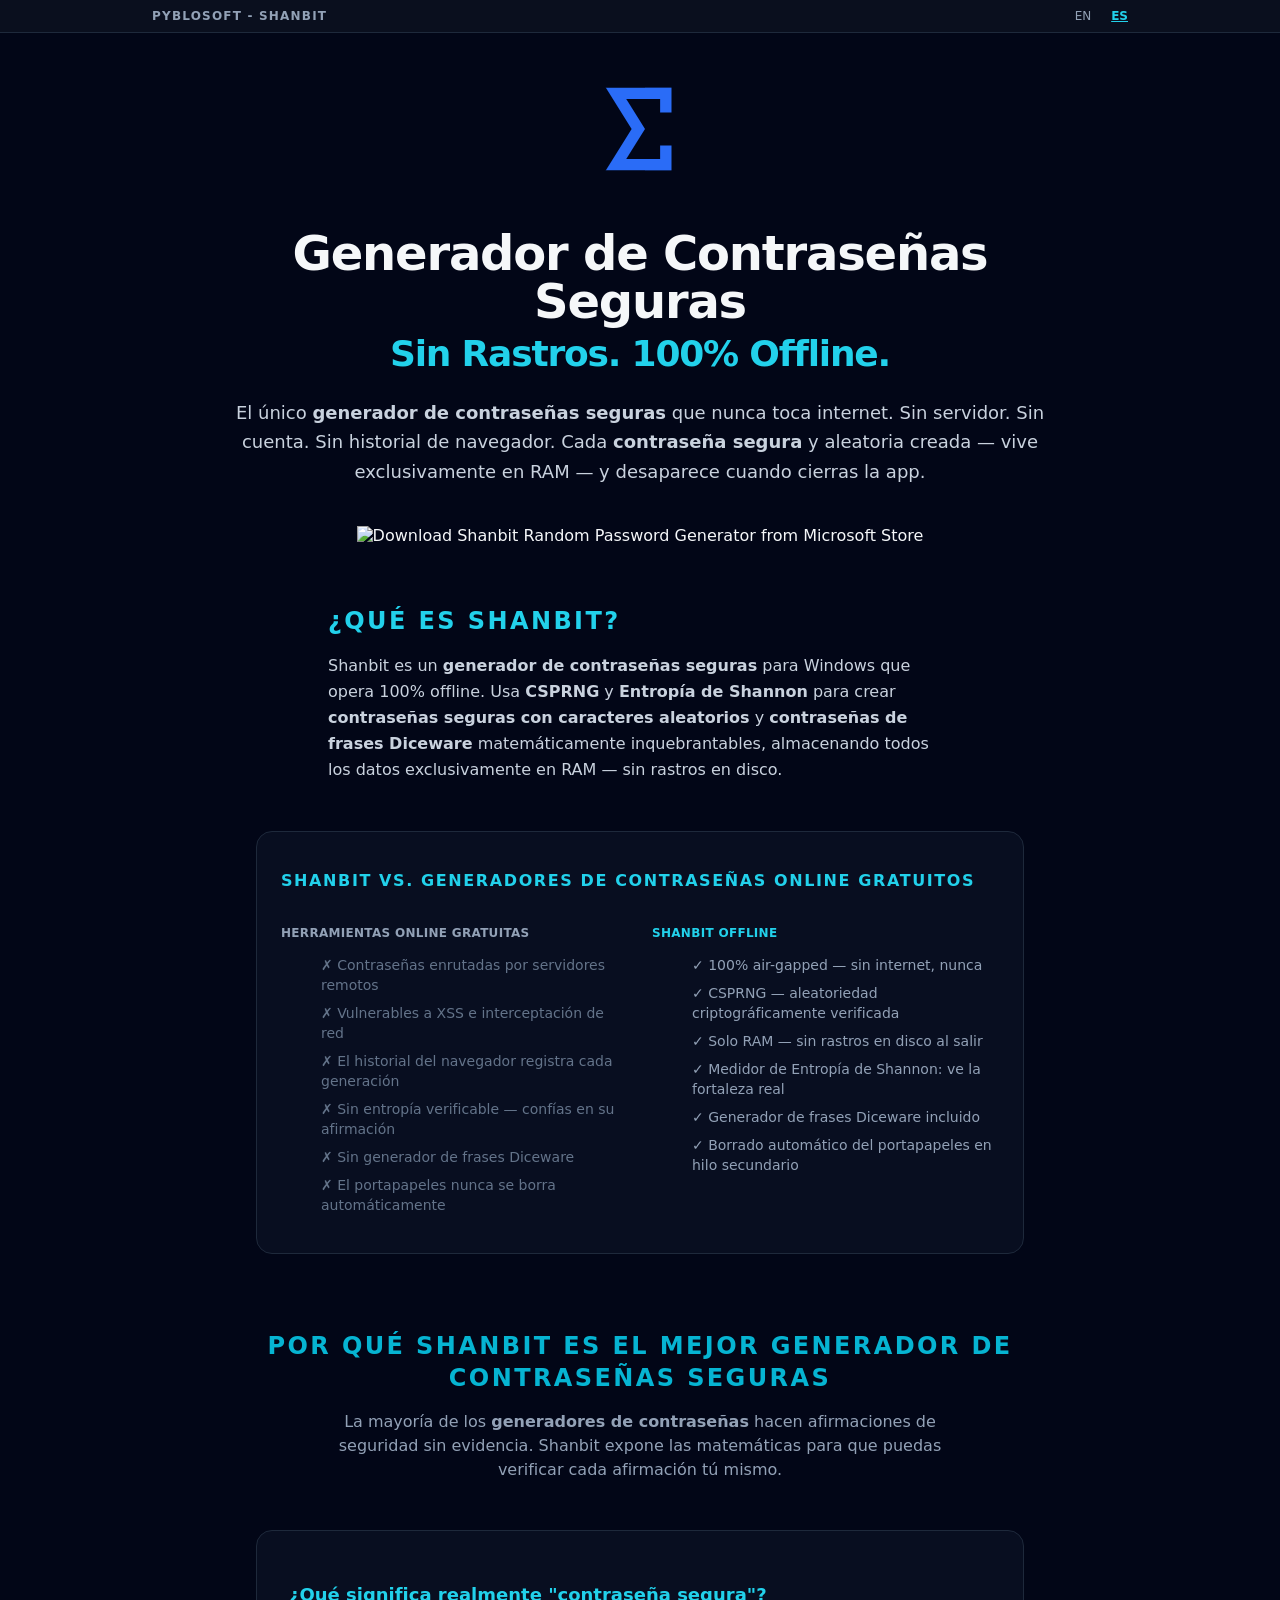
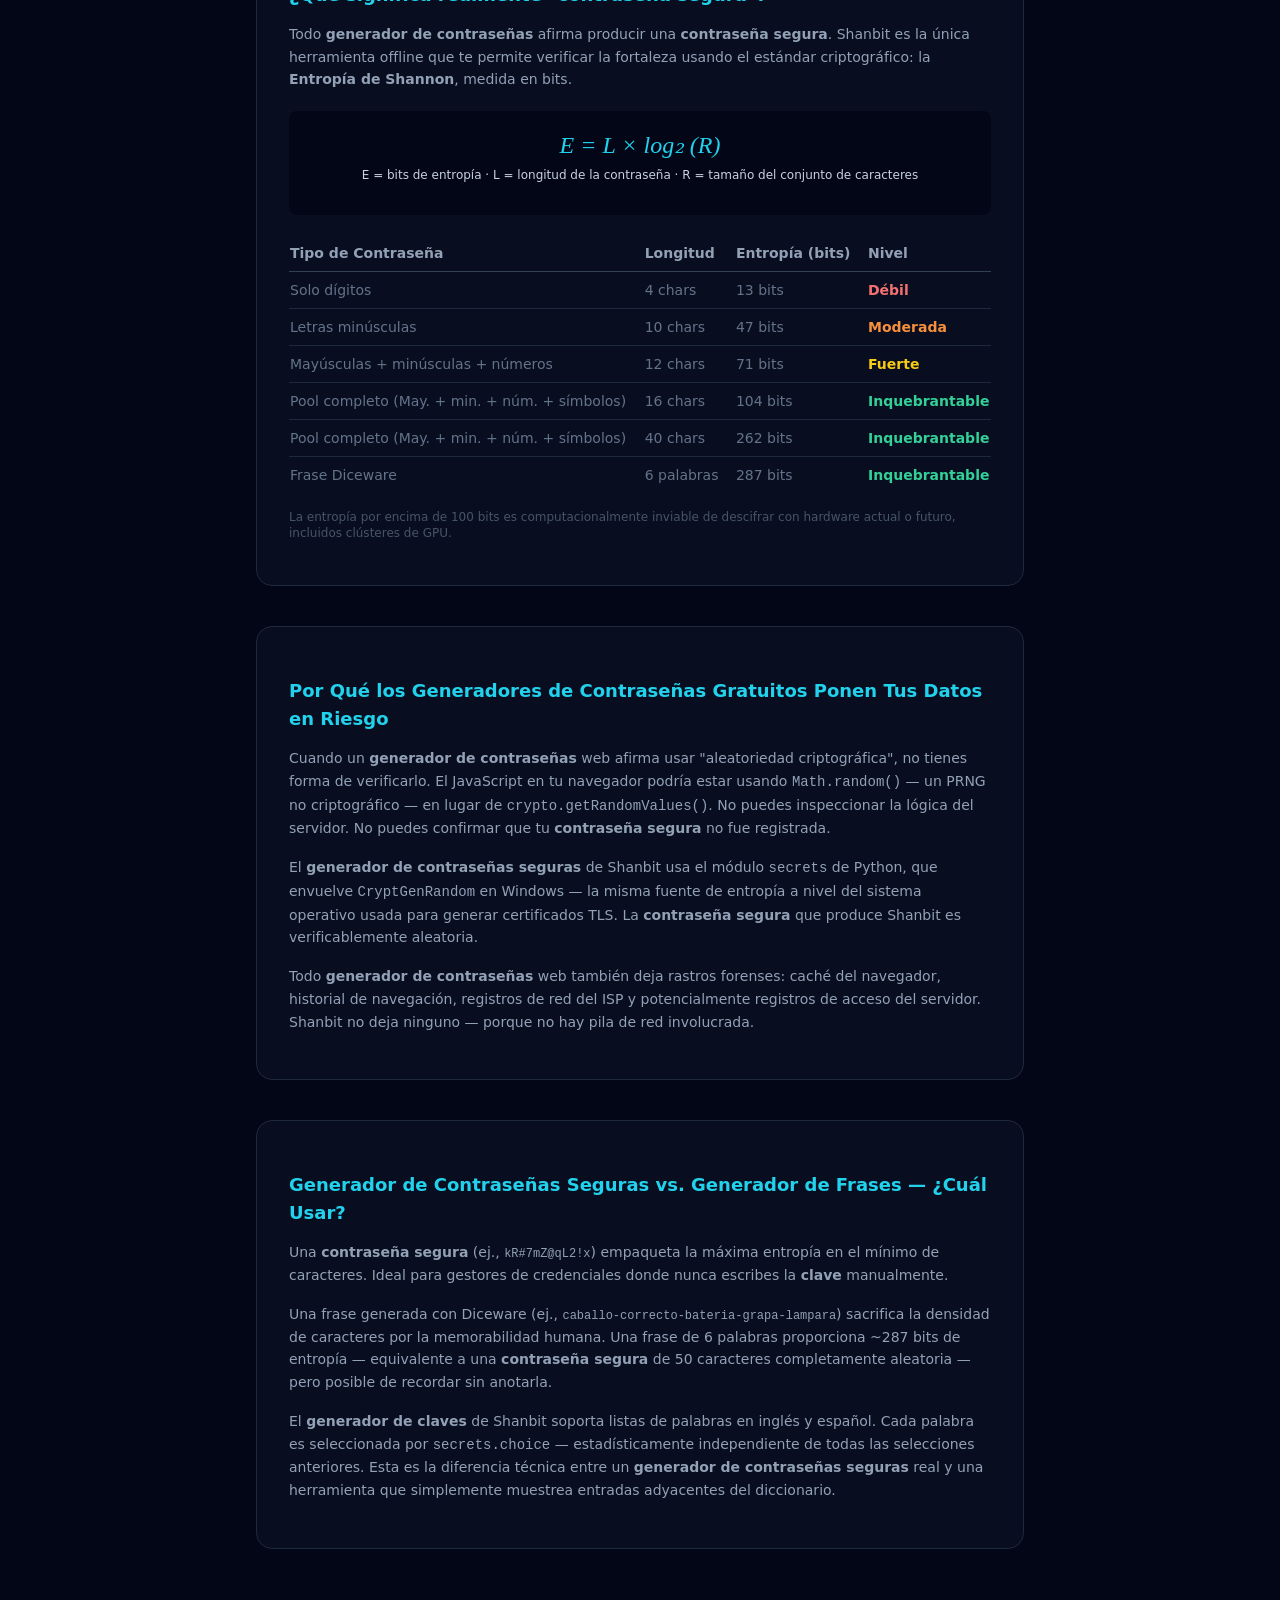
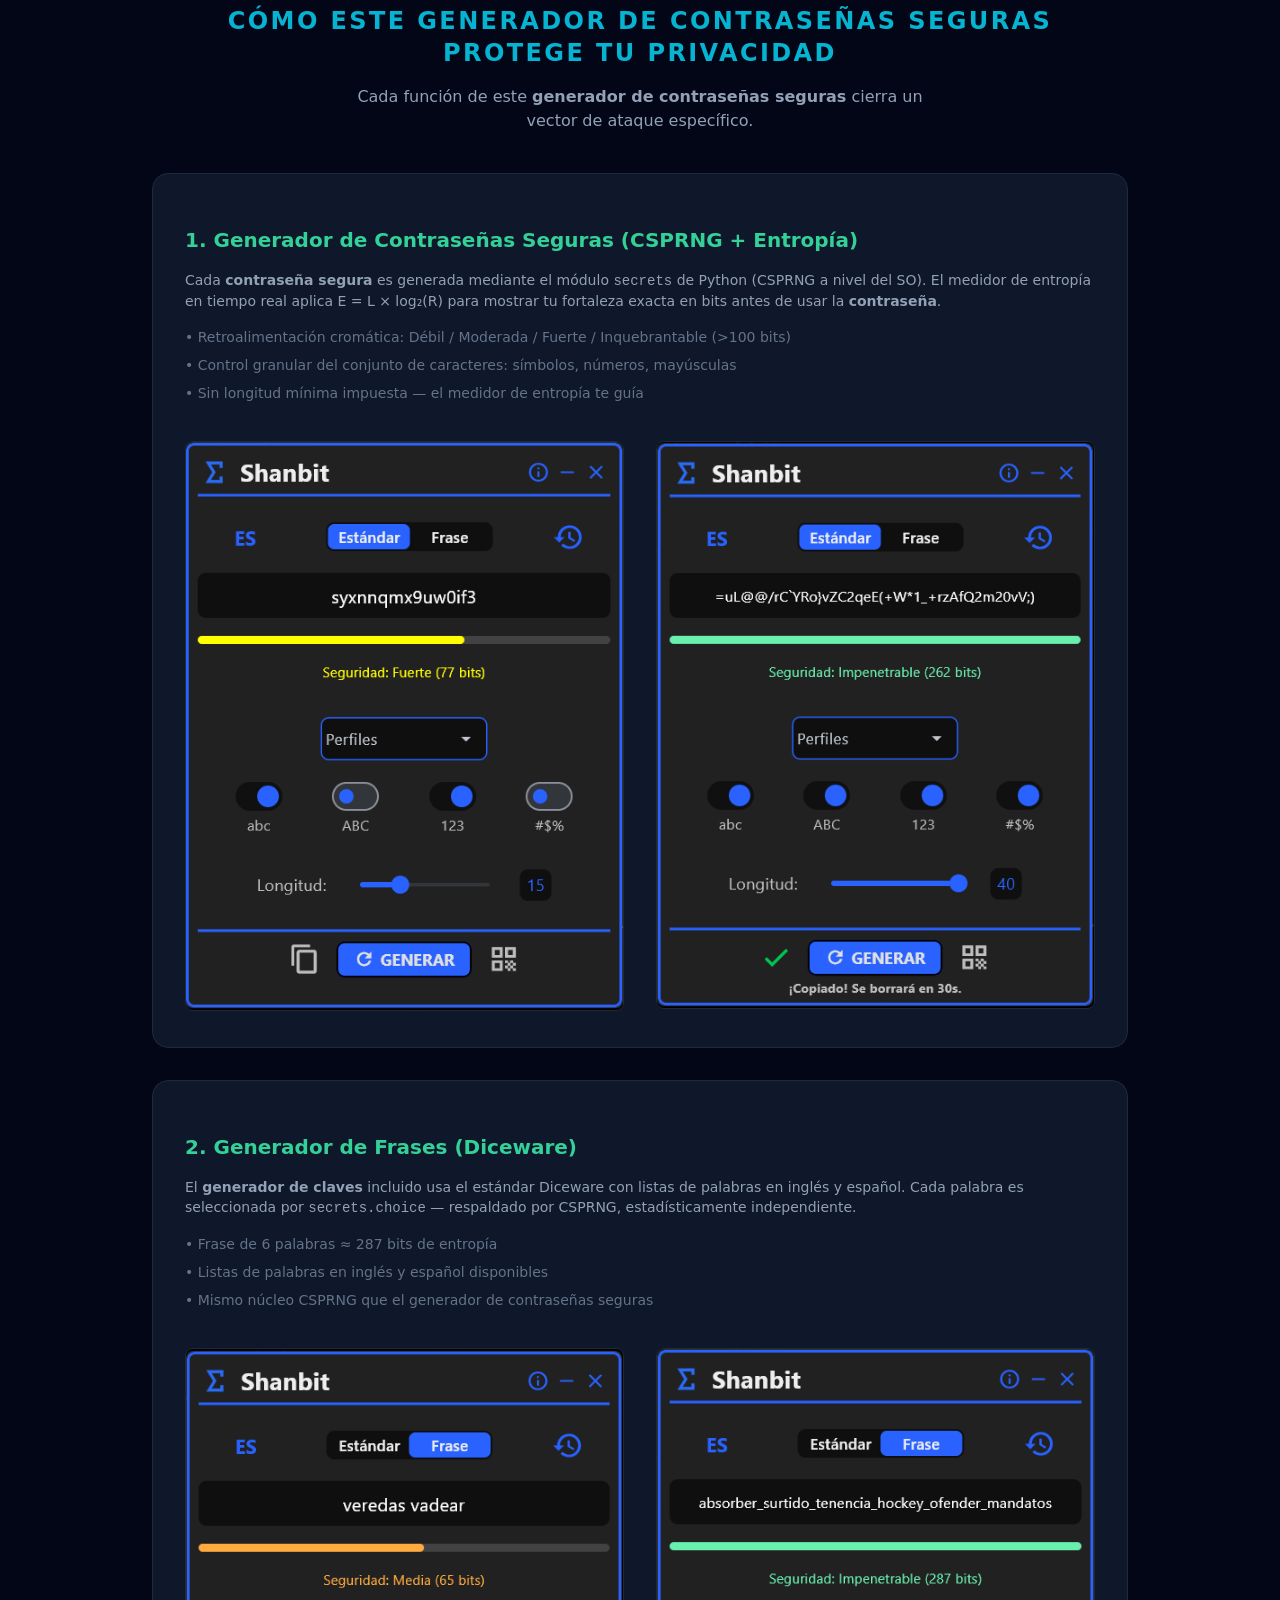
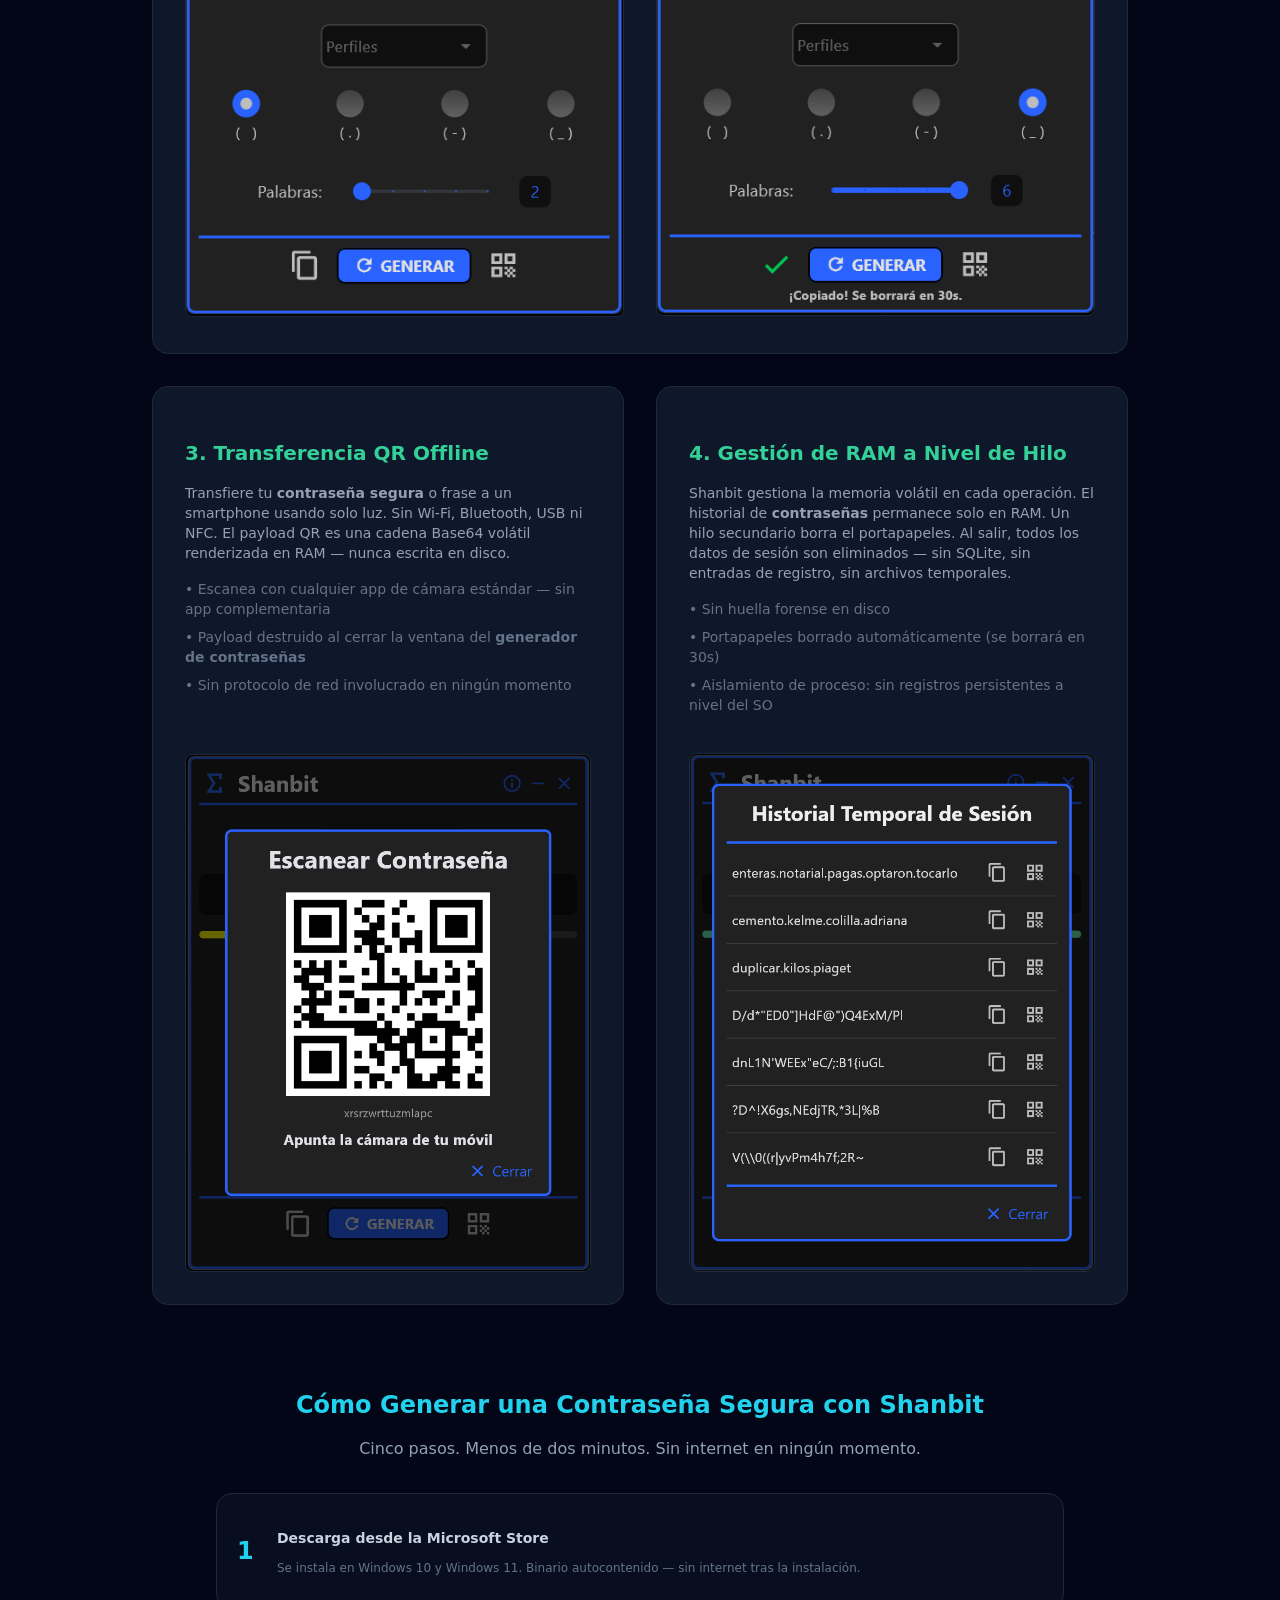
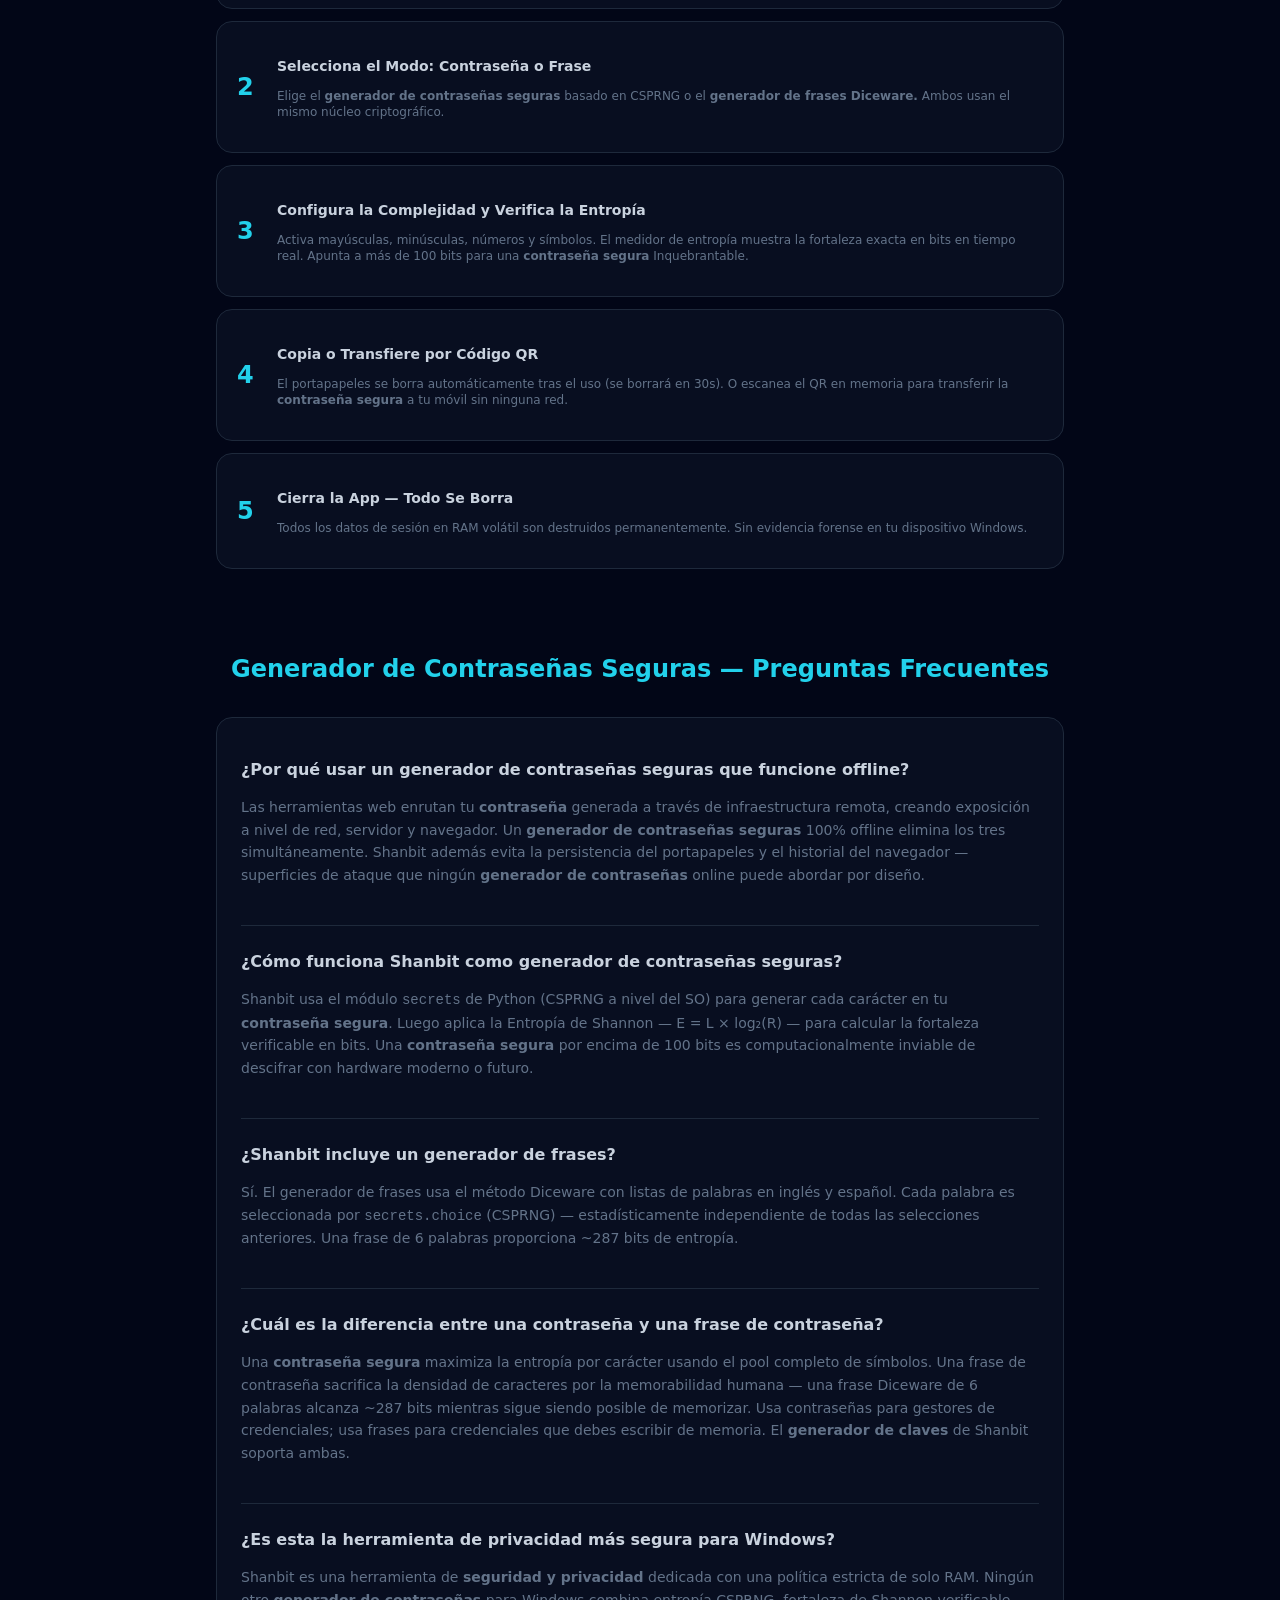
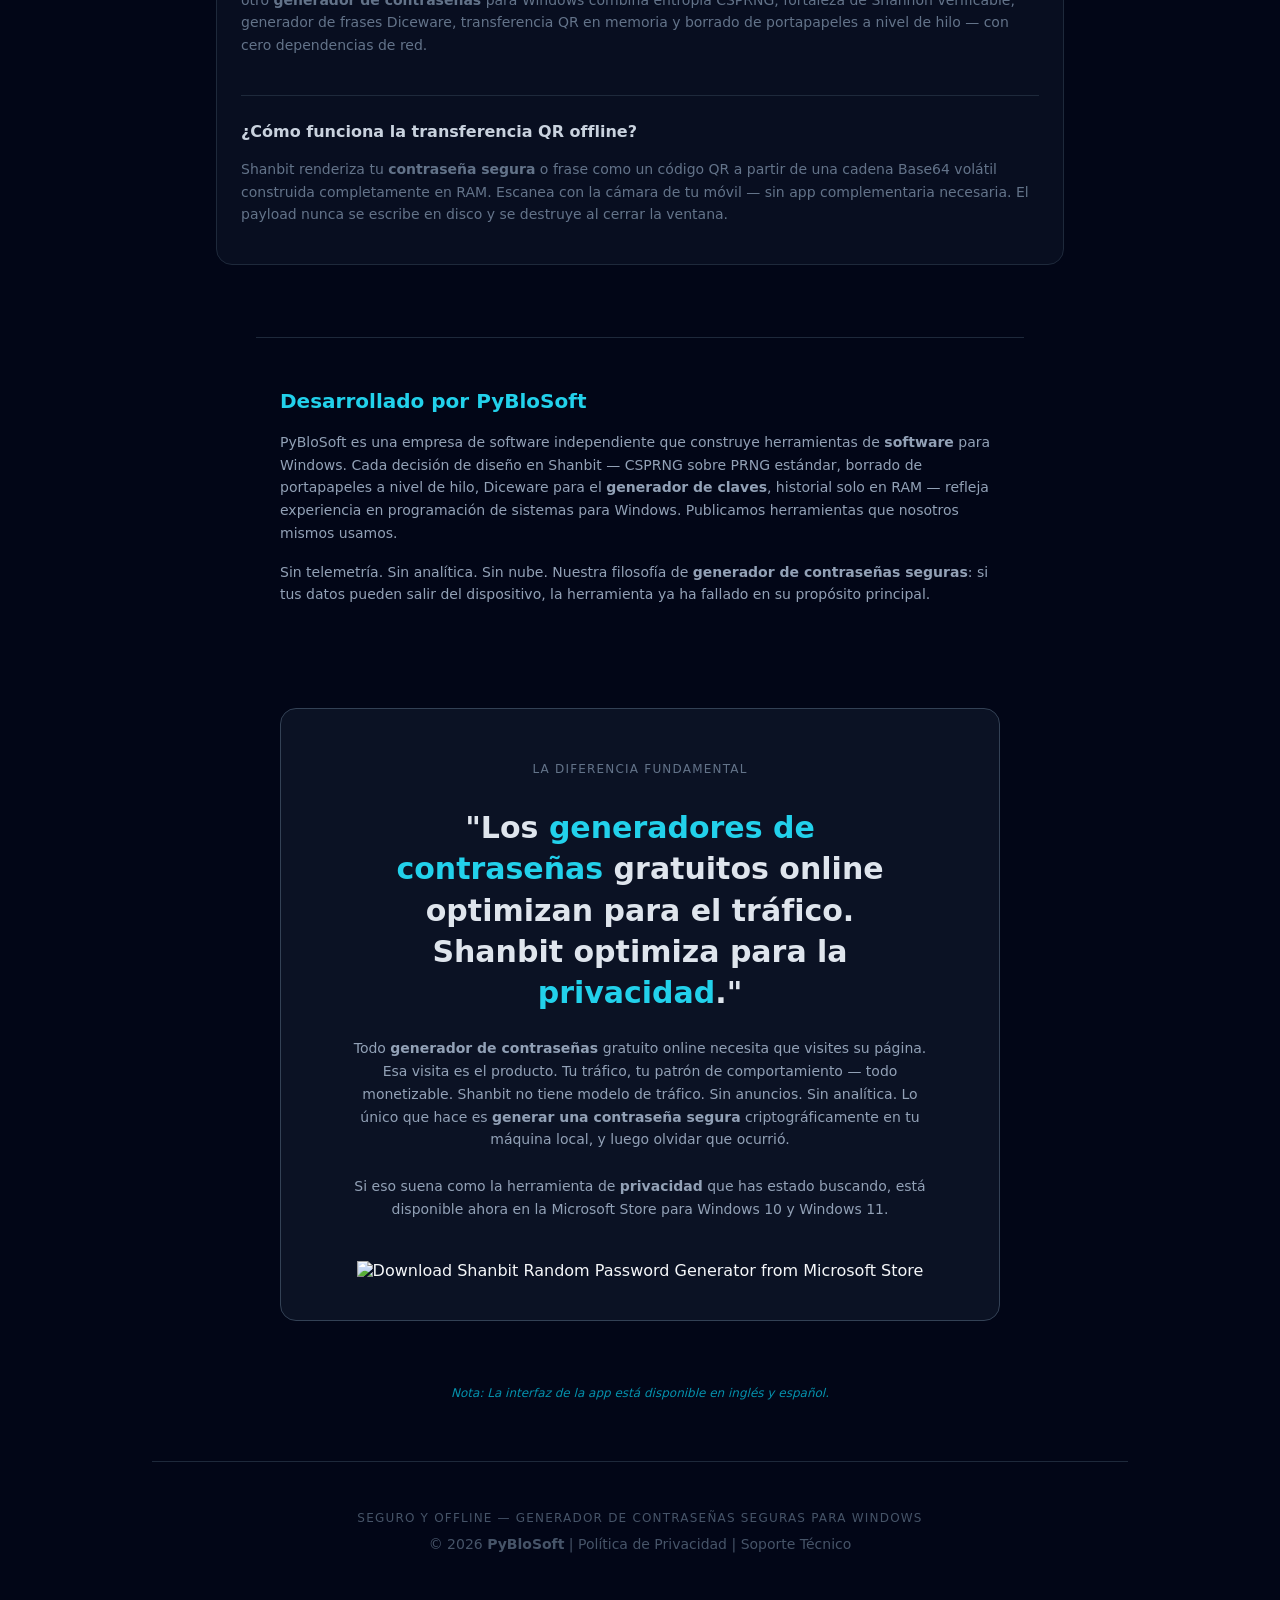
==== commit 855a6056: "perf: reduce forced reflow and defer GTM load to first scroll" ====
--- a/es/index.html
+++ b/es/index.html
@@ -2,15 +2,12 @@
 <html lang="es" class="dark" style="background-color: #020617;">
 <head>
     <script>
-        window.addEventListener('load', function() {
-            setTimeout(function() {
-                (function(w,d,s,l,i){w[l]=w[l]||[];w[l].push({'gtm.start':
-                new Date().getTime(),event:'gtm.js'});var f=d.getElementsByTagName(s)[0],
-                j=d.createElement(s),dl=l!='dataLayer'?'&l='+l:'';j.async=true;j.src=
-                'https://www.googletagmanager.com/gtm.js?id='+i+dl;f.parentNode.insertBefore(j,f);
-                })(window,document,'script','dataLayer','GTM-PFBRGDL6');
-            }, 1000); 
-        });
+        window.addEventListener('scroll', function() {
+        (function(w,d,s,l,i){w[l]=w[l]||[];w[l].push({'gtm.start':
+        new Date().getTime(),event:'gtm.js'});var f=d.getElementsByTagName(s)[0],
+        j=d.createElement(s),dl=l!='dataLayer'?'&l='+l:'';j.async=true;j.src=
+        'https://www.googletagmanager.com/gtm.js?id='+i+dl;f.parentNode.insertBefore(j,f);
+        })(window,document,'script','dataLayer','GTM-PFBRGDL6');}, { once: true });
     </script>
     <meta charset="UTF-8">
     <meta name="viewport" content="width=device-width, initial-scale=1.0">
@@ -325,7 +322,7 @@
             </p>
             <div class="bg-slate-950 rounded-lg p-5 mb-5 text-center">
                 <span class="italic cian-400-fijo" style="font-size: 1.5rem; font-family: serif;">E = L × log₂ (R)</span>
-                <p class="text-xs slate-500-fijo mt-2">E = bits de entropía · L = longitud de la contraseña · R = tamaño del conjunto de caracteres</p>
+                <p class="text-xs slate-300-fijo mt-2">E = bits de entropía · L = longitud de la contraseña · R = tamaño del conjunto de caracteres</p>
             </div>
             <div class="overflow-x-auto">
                 <table class="w-full text-sm text-left border-collapse">
--- a/assets/style.css
+++ b/assets/style.css
@@ -204,7 +204,6 @@
   color: transparent !important;
   -webkit-text-fill-color: transparent !important;
   text-shadow: 0 0 0 rgba(248, 250, 252, 0.99) !important;
-  transform: translateZ(0);
 }
 
 nav {
@@ -214,7 +213,6 @@
   position: sticky;
   top: 0;
   z-index: 50;
-  transform: translateZ(0);
 }
 
 .feature-card {
@@ -225,13 +223,14 @@
   display: flex;
   flex-direction: column;
   height: 100%;
-  transform: translateZ(0);
   overflow: hidden;
 }
 
-.feature-card:hover {
-  border-color: #22d3ee;
-  transform: translateY(-2px) translateZ(0);
+@media (hover: hover) {
+  .feature-card:hover {
+    border-color: #22d3ee;
+    transform: translateY(-2px);
+  }
 }
 
 .feature-card ul {
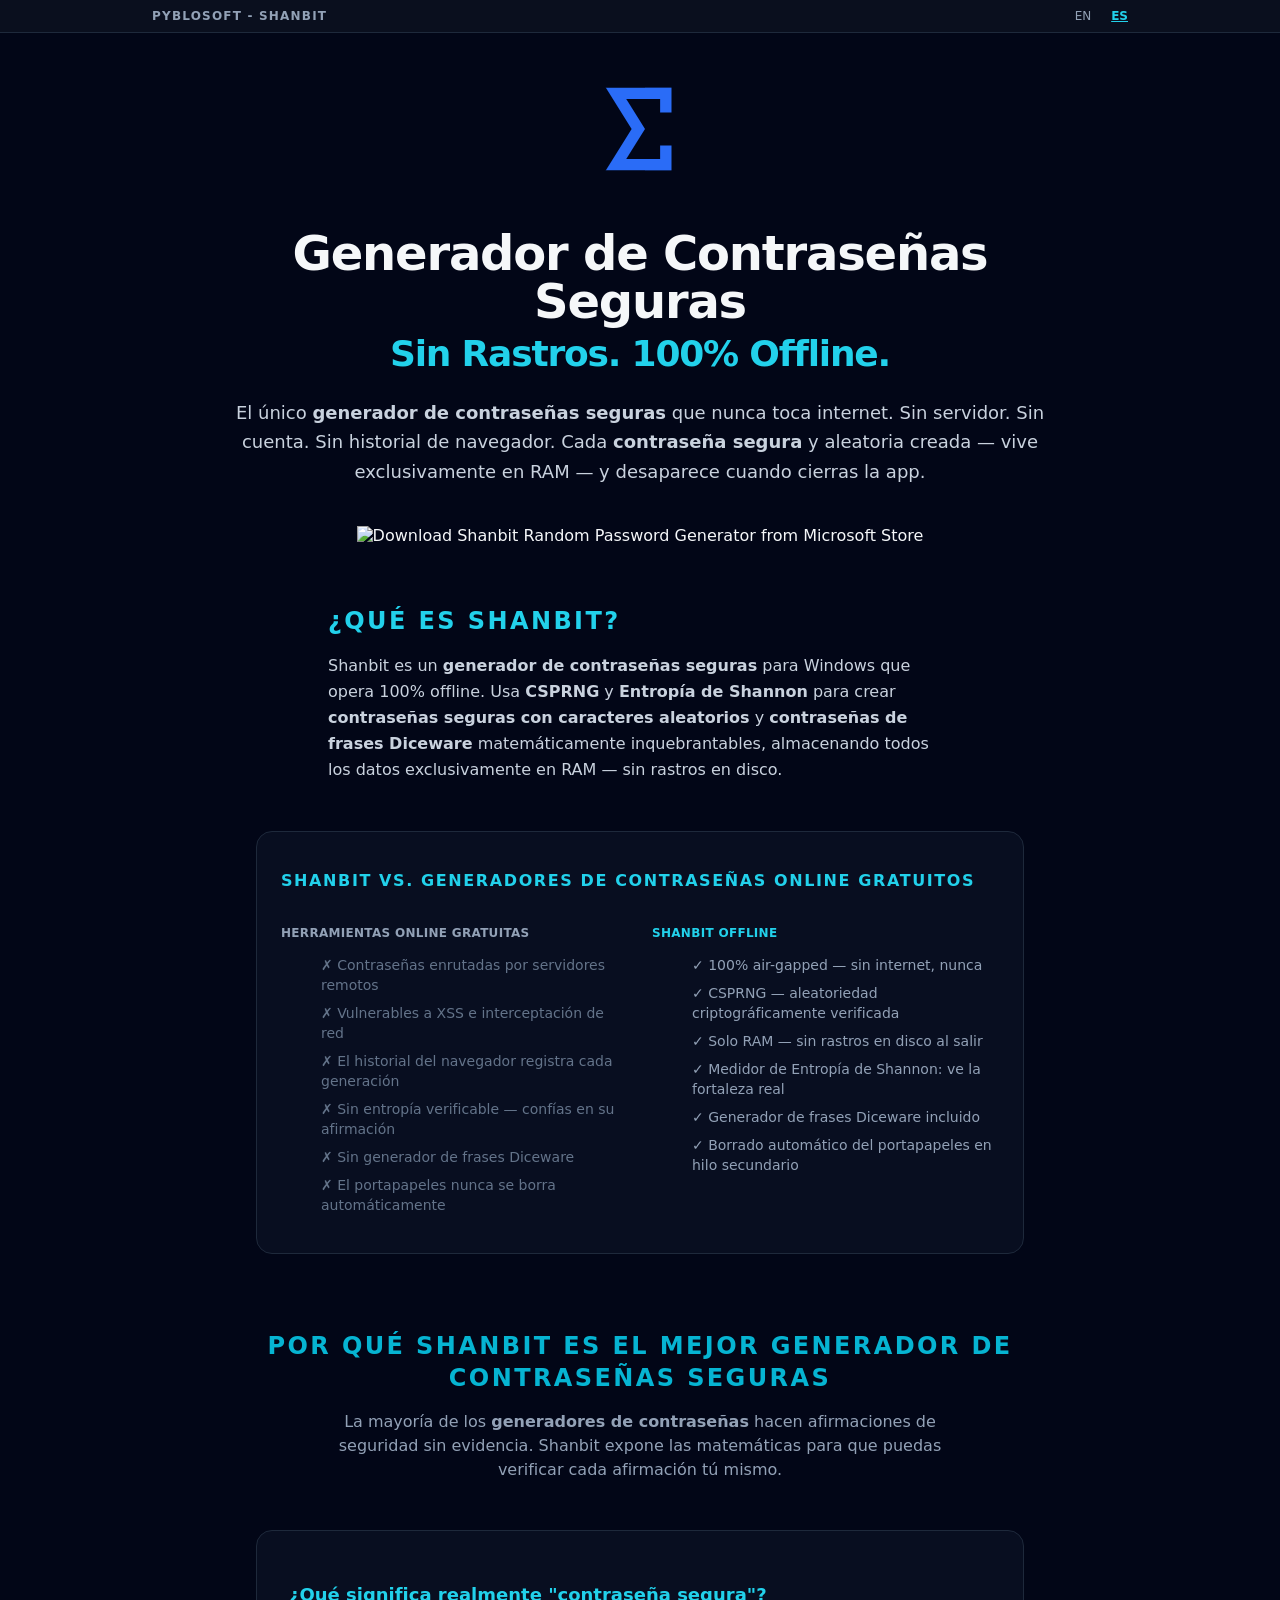
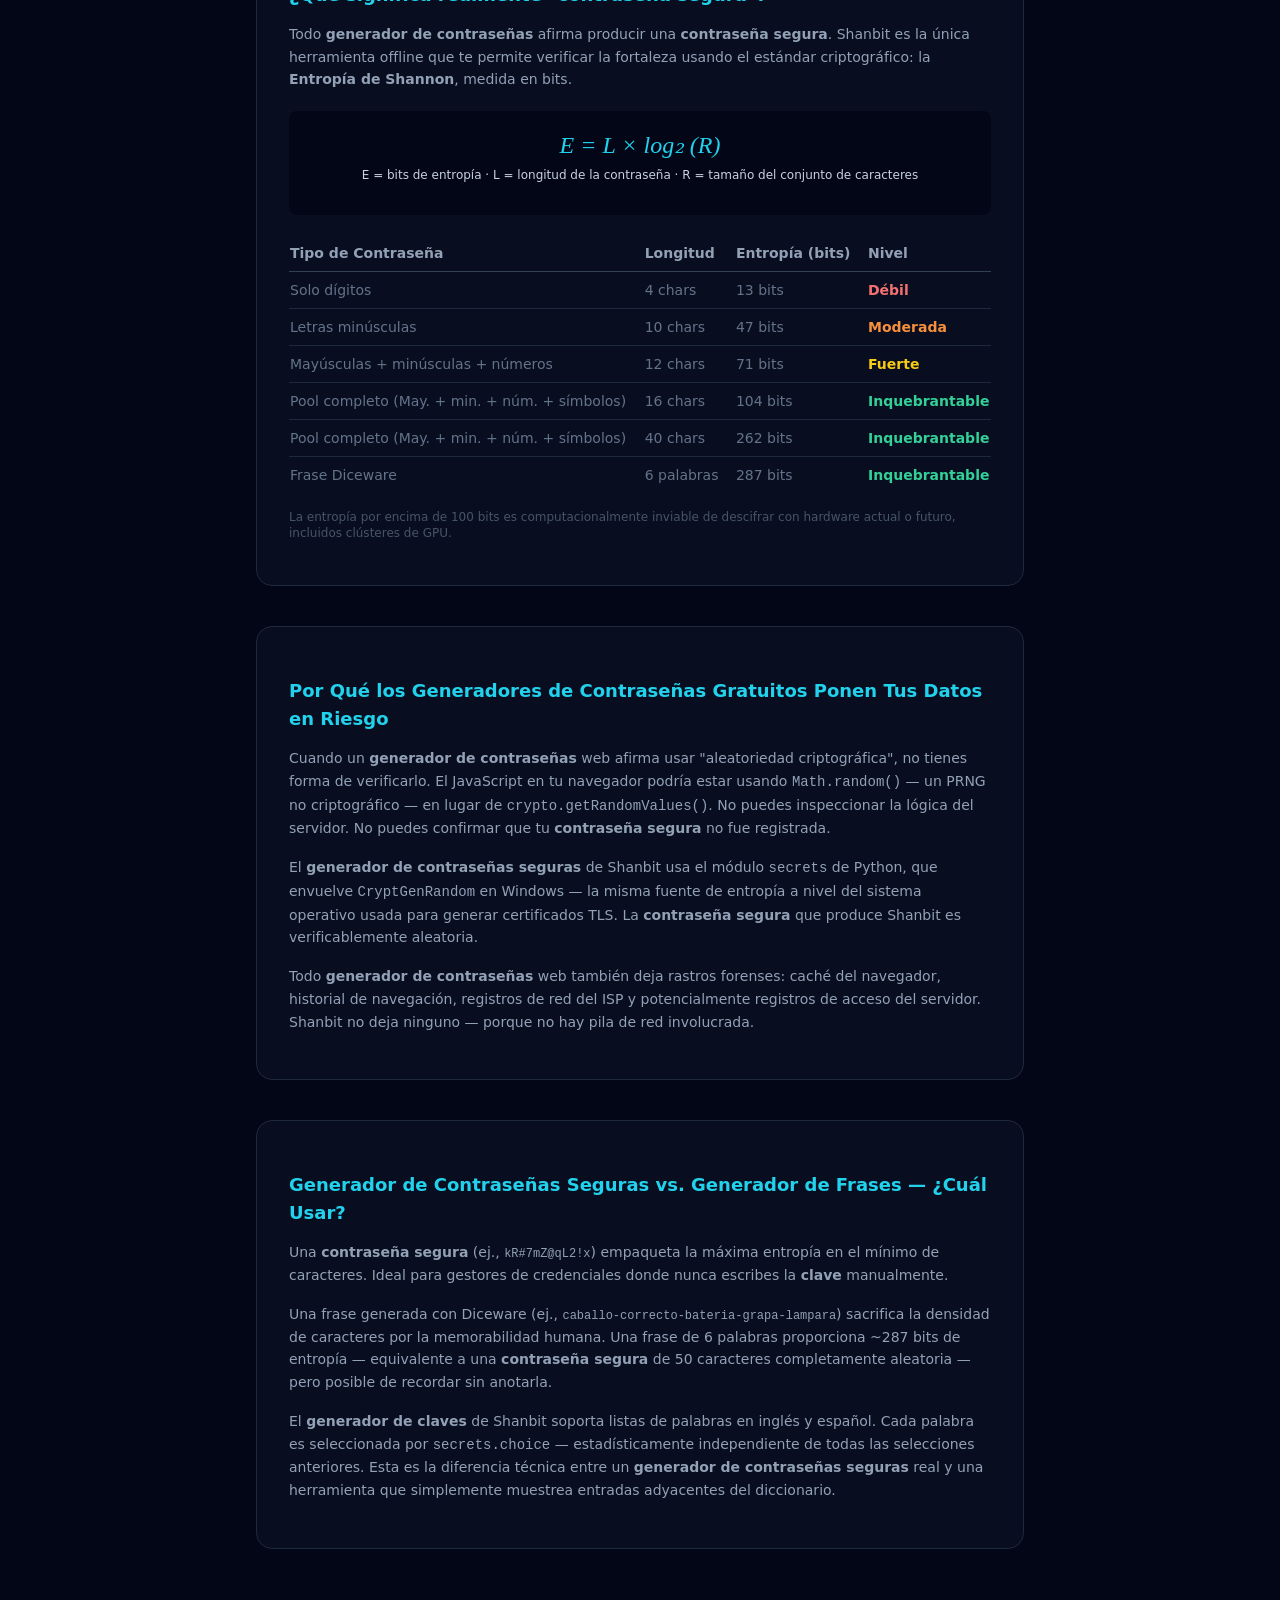
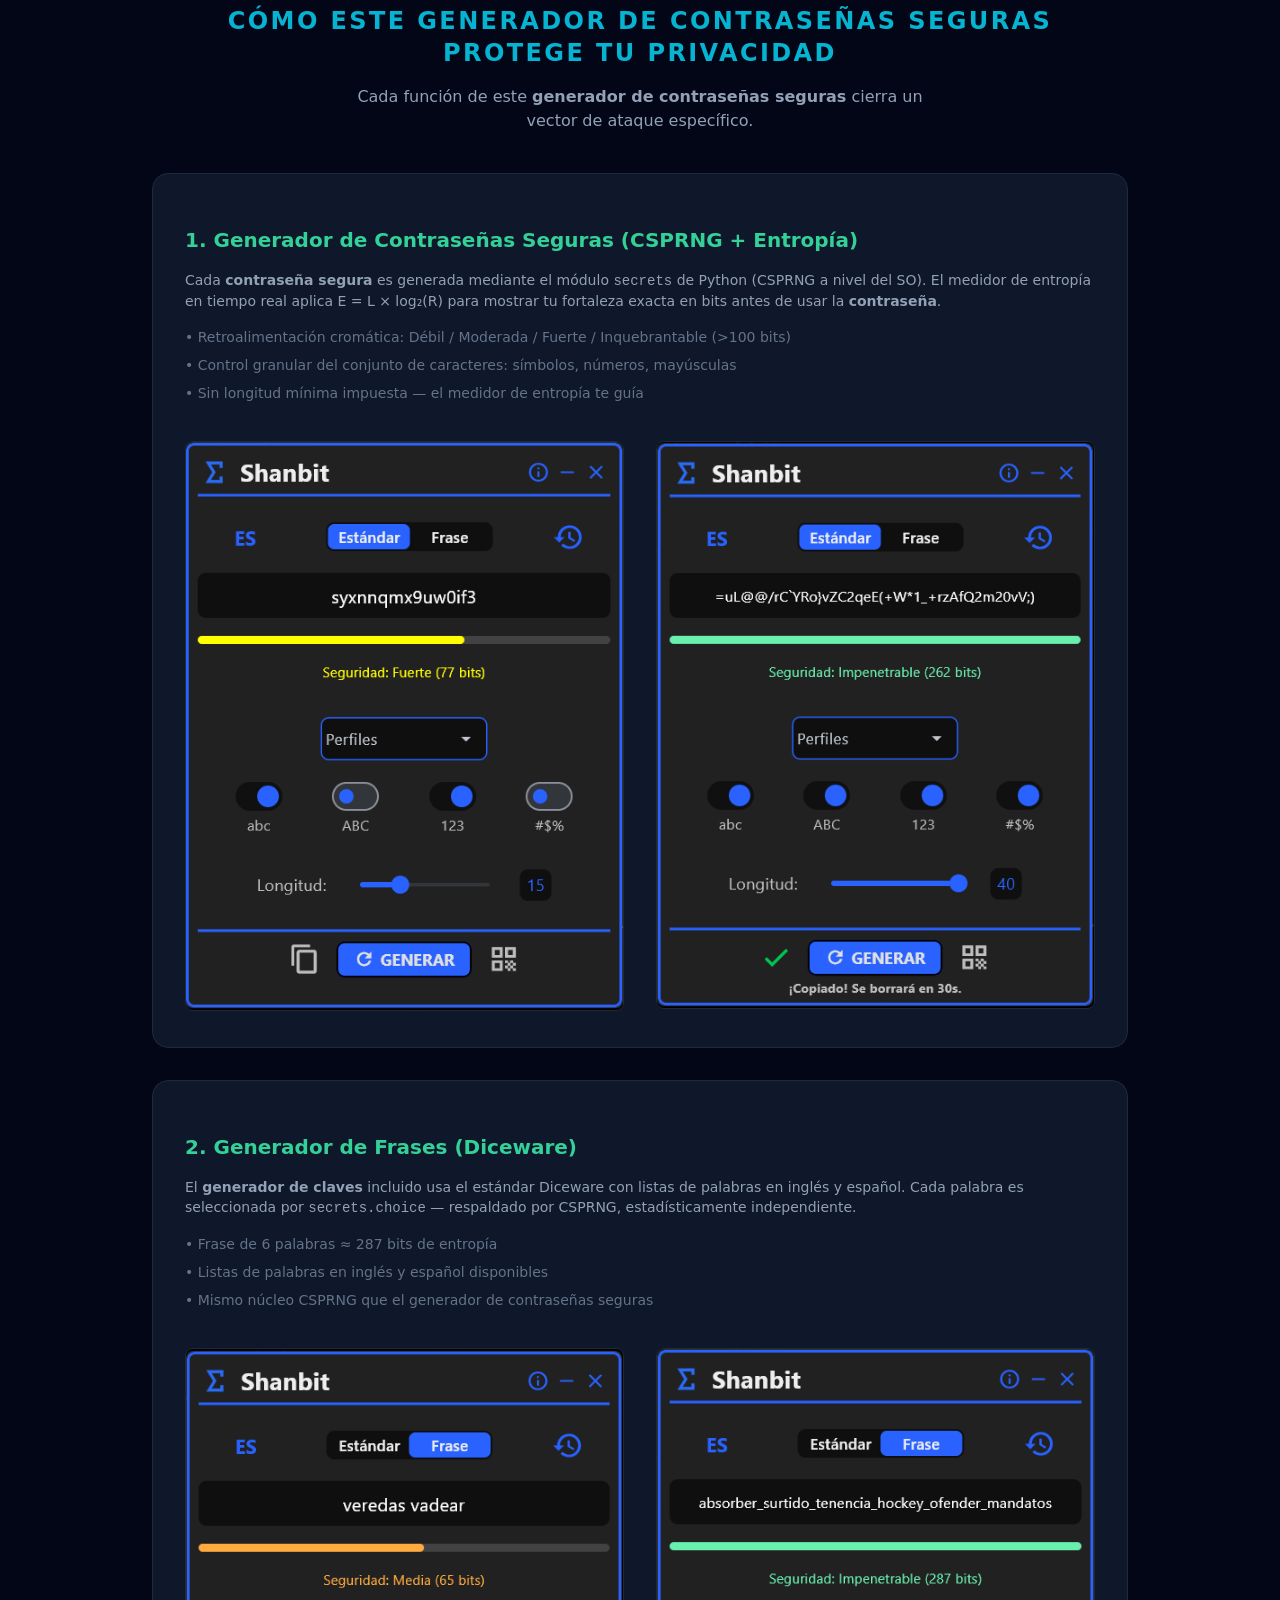
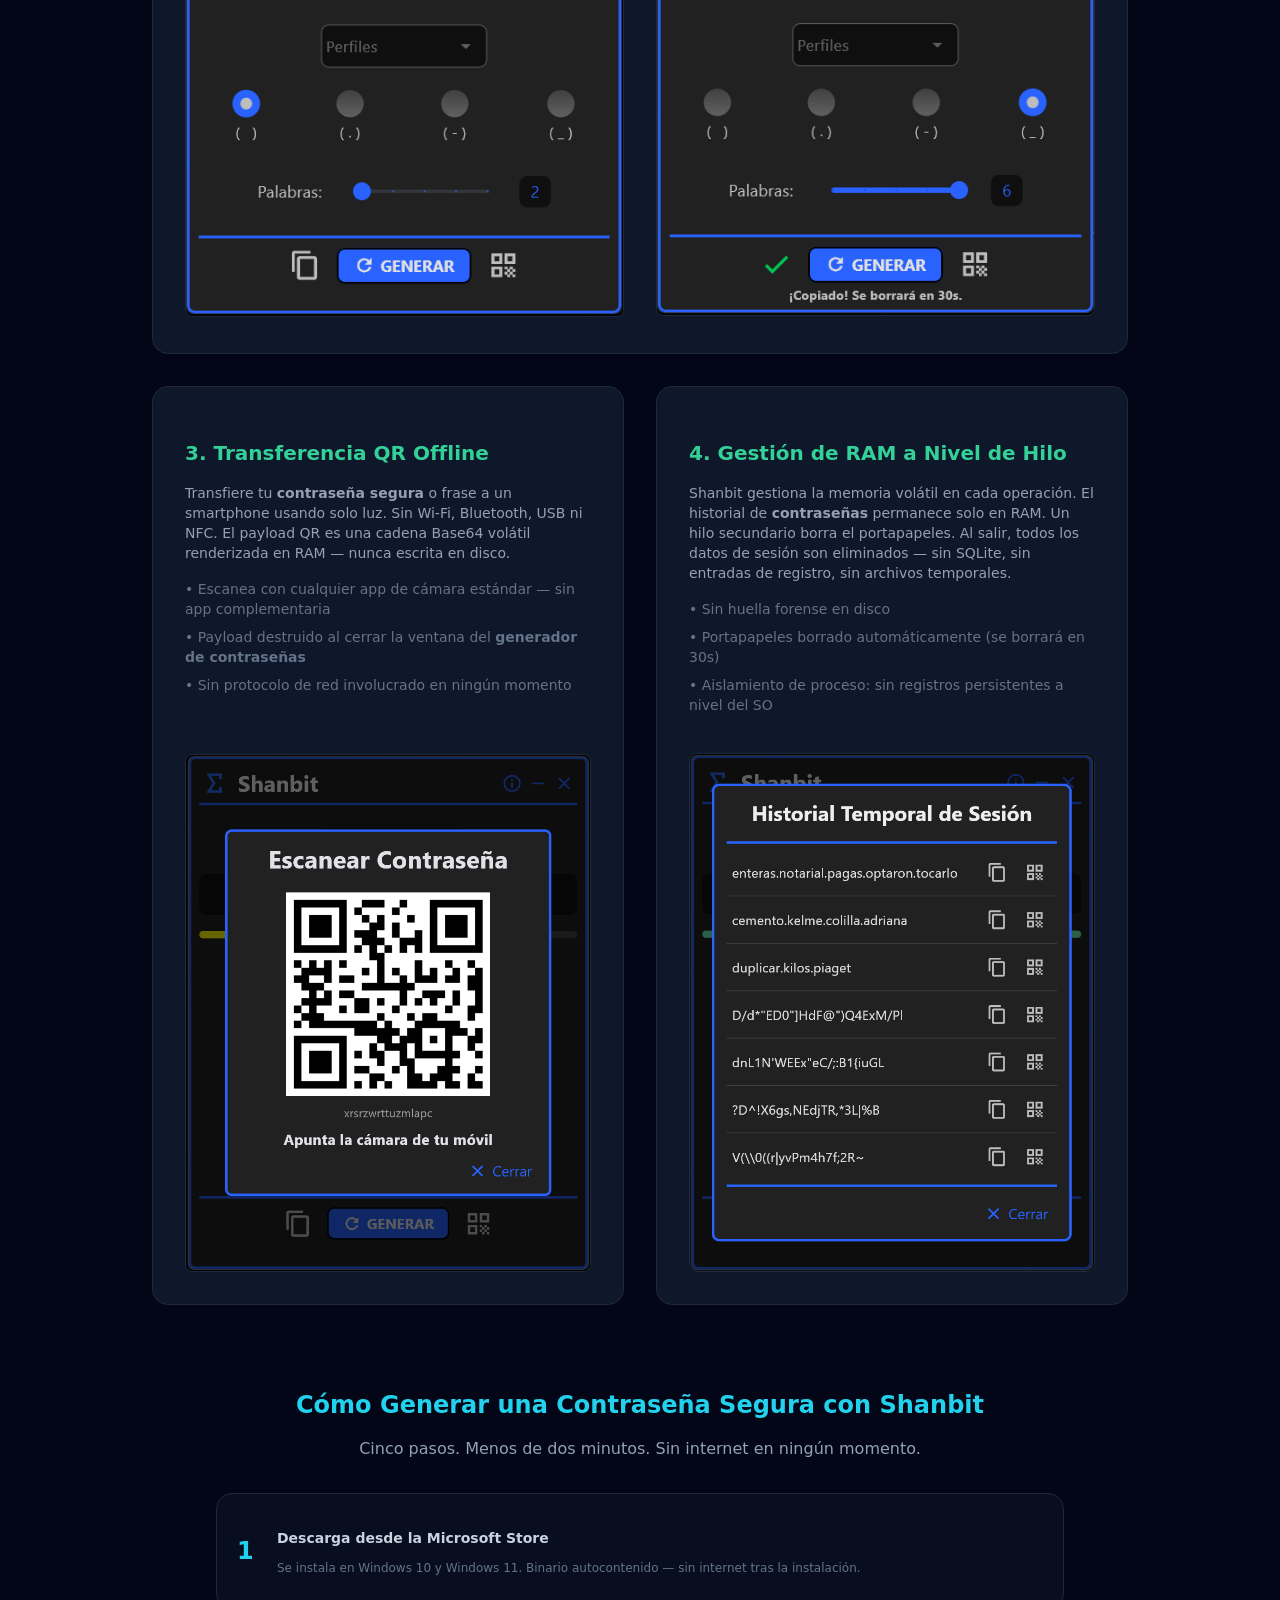
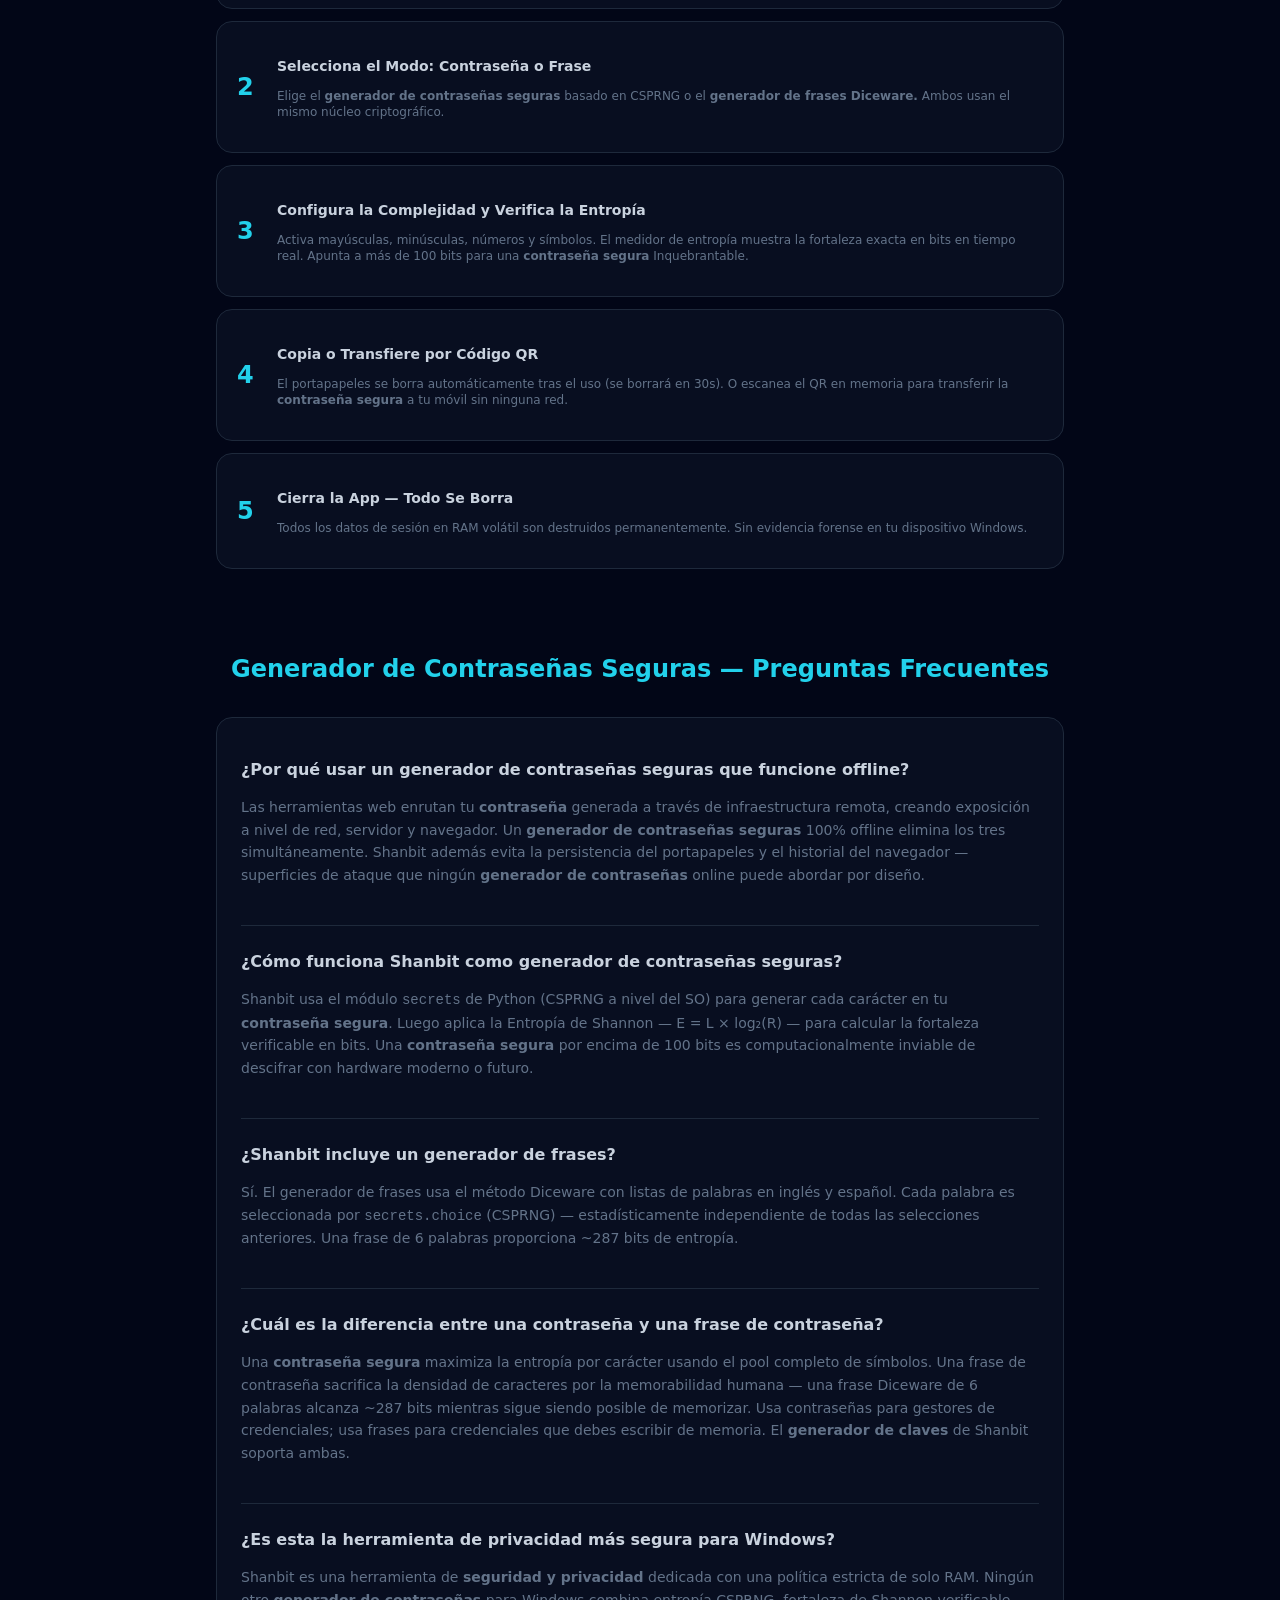
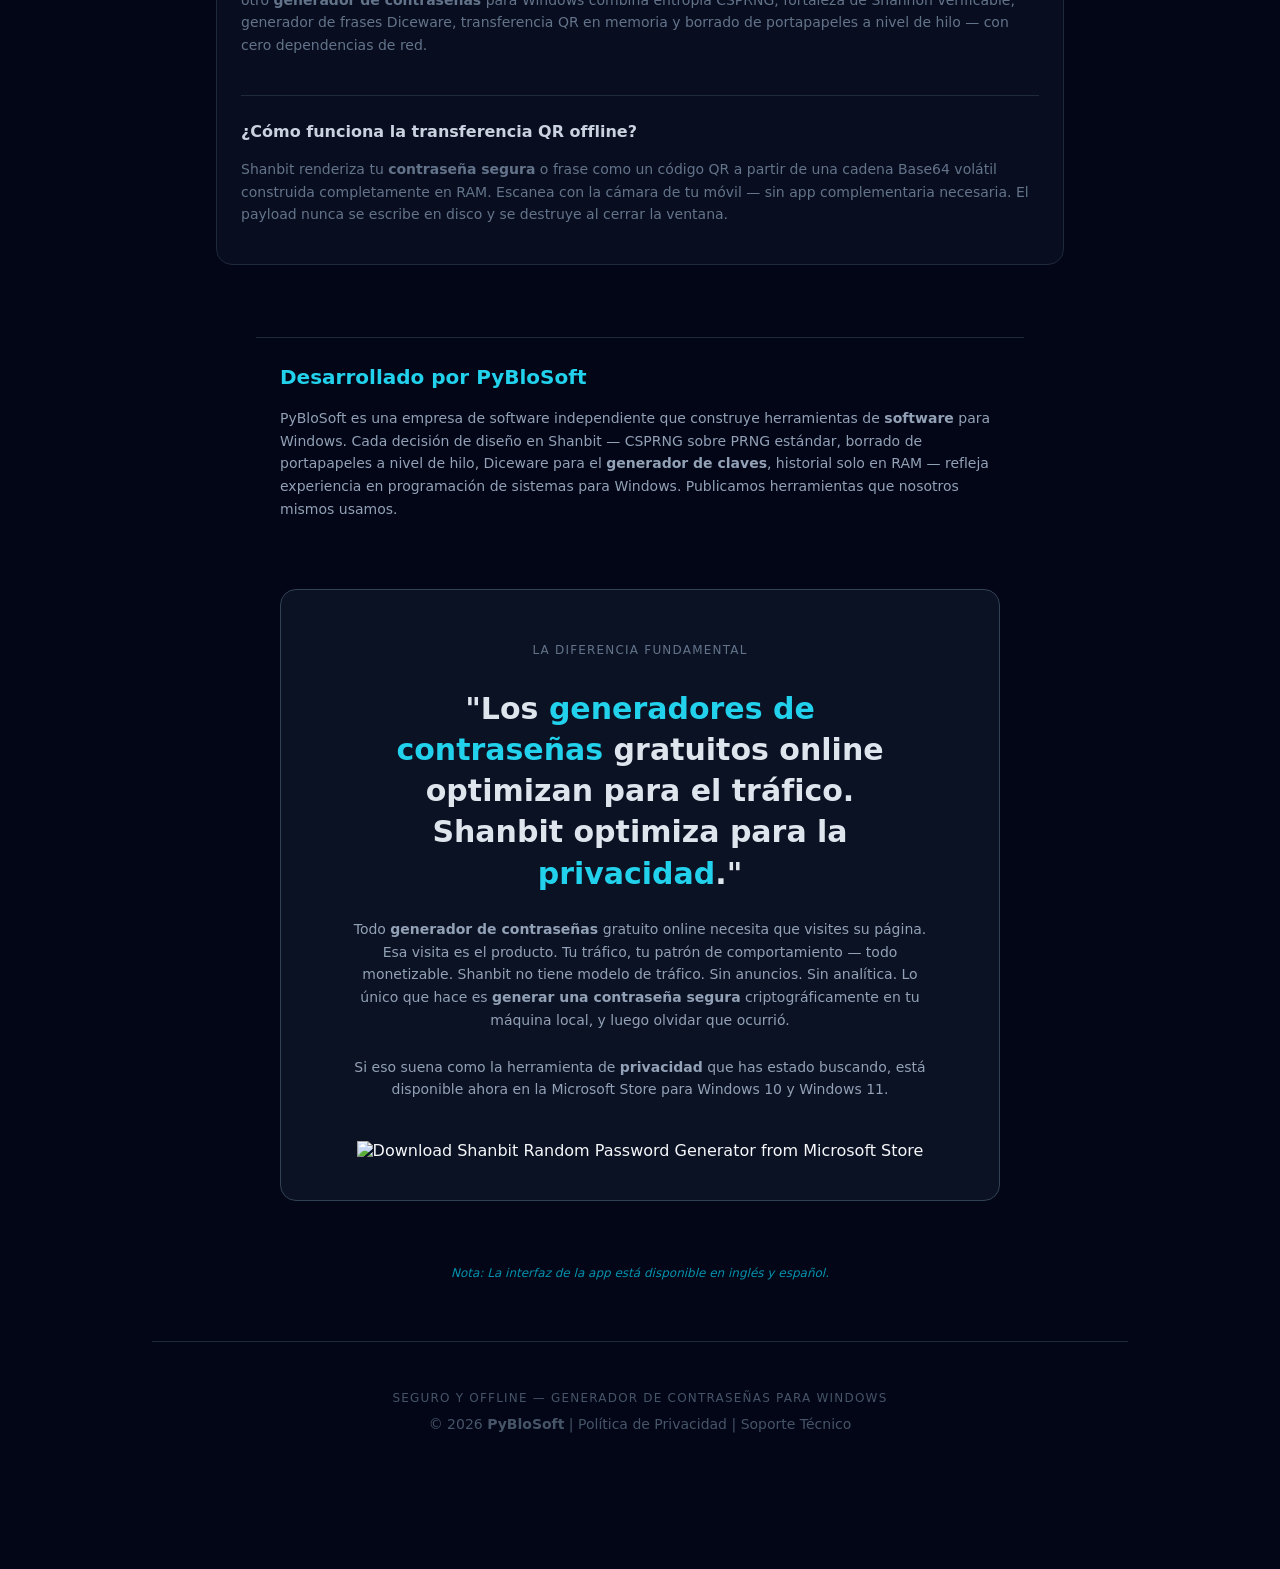
==== commit f6666c10: "content: update landing page copy" ====
--- a/es/index.html
+++ b/es/index.html
@@ -555,13 +555,10 @@
         </section>
 
         <!-- E-E-A-T -->
-        <section class="max-w-3xl mx-auto px-6 py-8 border-t border-slate-800 mb-2">
+        <section class="max-w-3xl mx-auto px-6 py-2 border-t border-slate-800 mb-2">
             <h2 class="text-xl font-bold cian-400-fijo mobile-left mb-4">Desarrollado por PyBloSoft</h2>
-            <p class="slate-400-fijo text-sm leading-relaxed mb-4">
+            <p class="slate-400-fijo text-sm leading-relaxed mb-1">
                 PyBloSoft es una empresa de software independiente que construye herramientas de <strong>software</strong> para Windows. Cada decisión de diseño en Shanbit — CSPRNG sobre PRNG estándar, borrado de portapapeles a nivel de hilo, Diceware para el <strong>generador de claves</strong>, historial solo en RAM — refleja experiencia en programación de sistemas para Windows. Publicamos herramientas que nosotros mismos usamos.
-            </p>
-            <p class="slate-400-fijo text-sm leading-relaxed">
-                Sin telemetría. Sin analítica. Sin nube. Nuestra filosofía de <strong>generador de contraseñas seguras</strong>: si tus datos pueden salir del dispositivo, la herramienta ya ha fallado en su propósito principal.
             </p>
         </section>
 
@@ -593,7 +590,7 @@
 
         <footer class="py-12 border-t border-slate-800 text-center slate-600-fijo">
             <div class="text-xs tracking-widest uppercase mb-2">
-                Seguro y Offline — Generador de Contraseñas Seguras para Windows
+                Seguro y Offline — Generador de Contraseñas para Windows
             </div>
             <div class="text-sm">
                 © 2026 <strong>PyBloSoft</strong> | 
